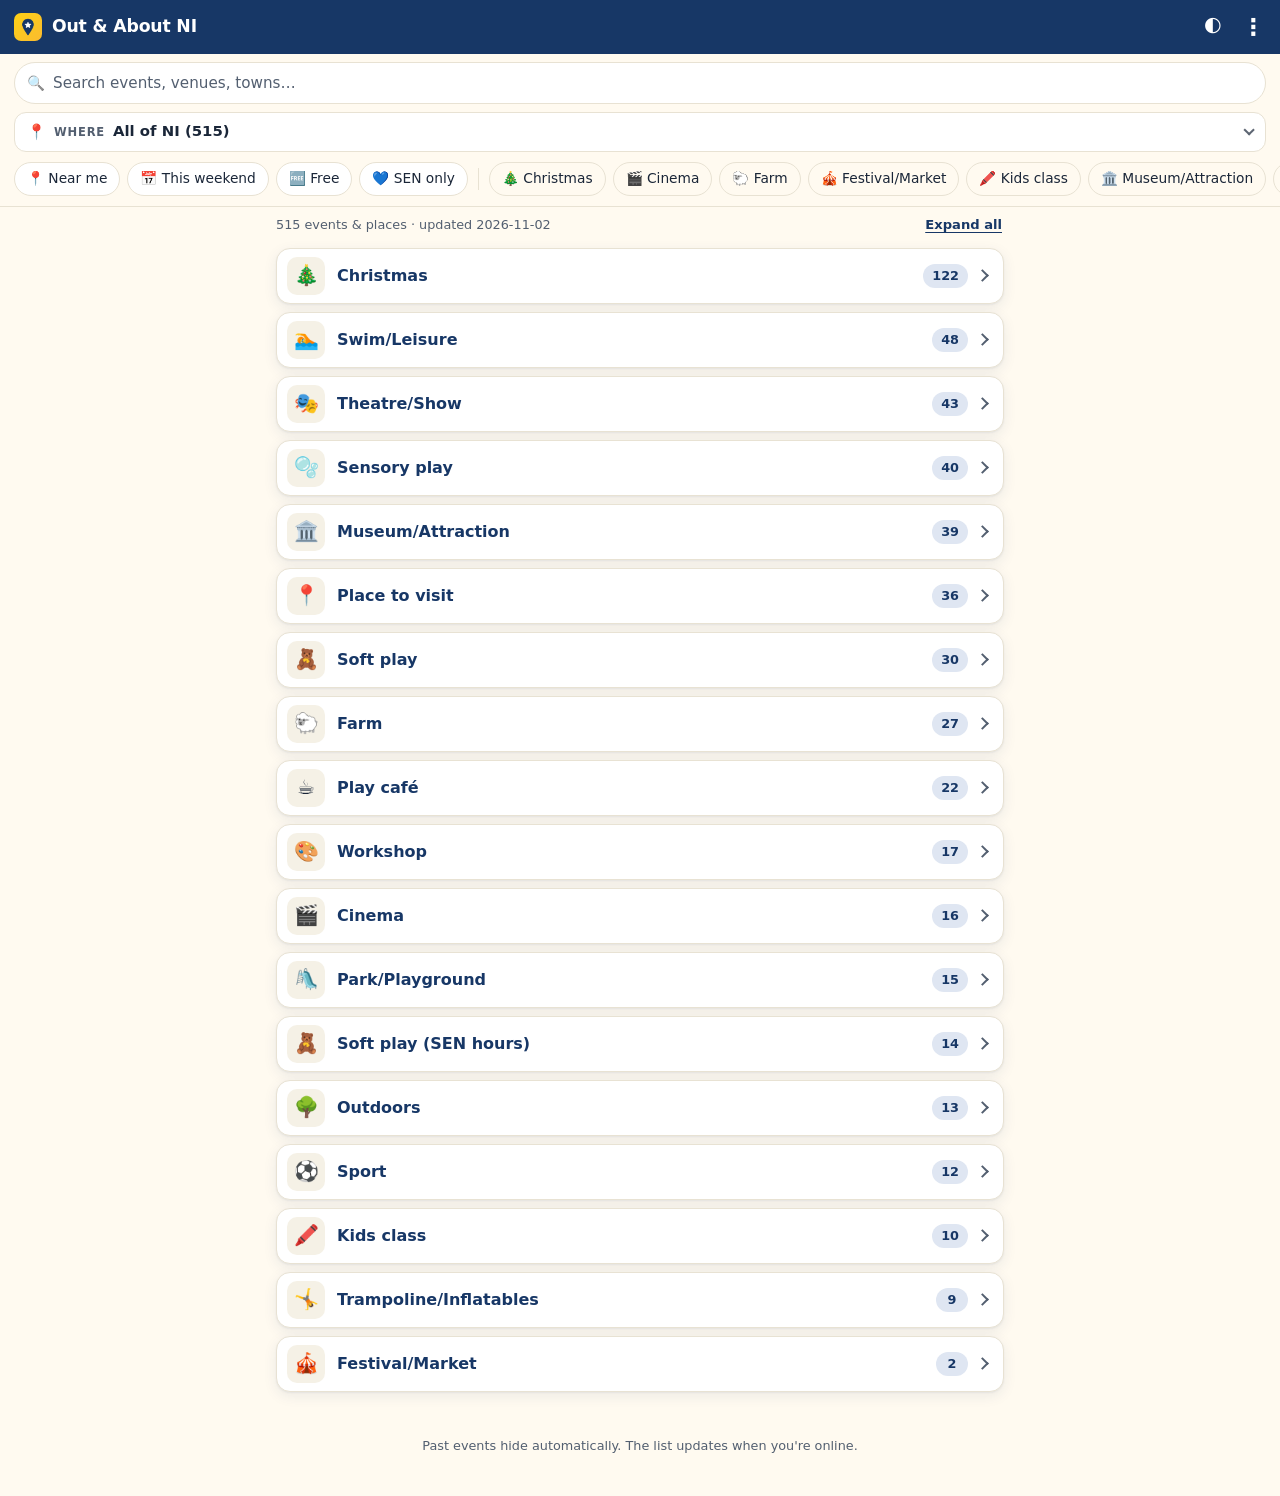
==== www/index.html @ 85c63935 "v1.8.2: rename to Out & About NI (launcher label 'Out & About'), navy star on 'N new' pill, long sec" ====
<!DOCTYPE html>
<html lang="en">
<head>
  <meta charset="UTF-8" />
  <meta name="viewport" content="width=device-width, initial-scale=1, viewport-fit=cover" />
  <meta name="color-scheme" content="light dark" />
  <meta name="theme-color" content="#173766" id="theme-color" />
  <meta name="description" content="SEN and autism-friendly events and places across Northern Ireland" />
  <title>Out &amp; About NI</title>
  <link rel="icon" type="image/png" href="favicon.png" />
  <link rel="apple-touch-icon" href="apple-touch-icon.png" />
  <link rel="manifest" href="manifest.webmanifest" />
  <link rel="stylesheet" href="styles.css" />
    <script>
    // v1.8.0 compact layout. v1.7.3: apply saved theme before CSS paints (no flash). 'auto' | 'light' | 'dark'
    (function () {
      var m = 'auto'; try { m = localStorage.getItem('sen-events-ni-theme-v1') || 'auto'; } catch (e) {}
      if (m === 'light' || m === 'dark') document.documentElement.setAttribute('data-theme', m);
      var dark = m === 'dark' || (m === 'auto' && window.matchMedia && matchMedia('(prefers-color-scheme: dark)').matches);
      document.documentElement.style.backgroundColor = dark ? '#0f1726' : '#fffaf0';
    })();
  </script>
</head>
<body>
  <header class="app-header">
    <div class="brand brand-slim">
      <img class="logo logo-img" src="icon-192.png" alt="" aria-hidden="true" width="28" height="28">
      <h1>Out &amp; About NI</h1>
      <div class="hdr-actions">
        <button id="notify-chip" class="hdr-btn" aria-pressed="true" hidden title="Notifications">🔔</button>
        <button id="theme-btn" class="hdr-btn theme-btn" type="button" aria-label="Theme"><span aria-hidden="true">🌓</span></button>
        <div class="menu-wrap">
          <button id="menu-btn" class="hdr-btn menu-btn" type="button" aria-haspopup="true" aria-expanded="false" aria-label="More options">⋮</button>
          <div id="menu" class="menu" role="menu" hidden>
            <button id="hidden-chip" class="menu-item" role="menuitem" aria-pressed="false">Show hidden (0)</button>
            <button class="menu-item" role="menuitem" data-q="saved" data-menu-q="1">♥ Saved only</button>
            <button class="menu-item" role="menuitem" data-q="new" data-menu-q="1">✨ Found today</button>
            <button class="menu-item" role="menuitem" data-q="general" data-menu-q="1">🎈 General events only</button>
          </div>
        </div>
      </div>
    </div>
    <div class="search-row">
      <label class="search-box">
        <span class="search-ico" aria-hidden="true">🔍</span>
        <input id="search" type="search" placeholder="Search events, venues, towns…" autocomplete="off" enterkeyhint="search" aria-label="Search" />
        <button id="search-clear" class="search-clear" type="button" aria-label="Clear search" hidden>✕</button>
      </label>
    </div>
    <div class="where-row">
      <button id="where-btn" class="where-btn" type="button" aria-haspopup="listbox" aria-expanded="false">
        <span class="where-pin" aria-hidden="true">📍</span><span class="where-lbl">Where</span><span id="where-val" class="where-val">All of NI</span><span class="where-caret" aria-hidden="true"></span>
      </button>
      <div id="where-list" class="where-list" role="listbox" hidden></div>
    </div>
    <nav class="chips" id="quick-chips" aria-label="Filters"></nav>
    <div id="radius-row" class="radius-row" role="group" aria-label="Near me distance" hidden>
      <span class="radius-lbl">Within</span>
      <button class="rad" type="button" data-radius="5">5 mi</button><button class="rad" type="button" data-radius="10">10 mi</button><button class="rad" type="button" data-radius="25">25 mi</button><button class="rad" type="button" data-radius="50">50 mi</button><button class="rad" type="button" data-radius="0">Any</button>
    </div>
  </header>

  <div class="status-row"><p id="status" class="status" role="status"></p><button id="expand-all" class="expand-all" type="button" data-mode="expand" hidden>Expand all</button></div>
  <main id="list" class="event-list" aria-live="polite">
    <div class="card skeleton"><div class="sk sk-t"></div><div class="sk"></div><div class="sk sk-s"></div></div>
    <div class="card skeleton"><div class="sk sk-t"></div><div class="sk"></div><div class="sk sk-s"></div></div>
    <div class="card skeleton"><div class="sk sk-t"></div><div class="sk"></div><div class="sk sk-s"></div></div>
    <div class="card skeleton"><div class="sk sk-t"></div><div class="sk"></div><div class="sk sk-s"></div></div>
  </main>

  <section id="detail" class="detail" hidden aria-modal="true" role="dialog"></section>

  <footer class="app-footer">
    <p>Past events hide automatically. The list updates when you're online.</p>
  </footer>

  <script src="app.js"></script>
</body>
</html>
---- www/styles.css ----
:root {
  --bg: #fffaf0; --surface: #ffffff; --surface-2: #f5f1e6; --text: #1a2638; --muted: #535f70;
  --primary: #173766; --primary-ink: #ffffff; --primary-soft: #dfe6f2;
  --bar: #173766; --bar-ink: #ffffff; --bar-muted: #c9d4e6;
  --accent: #FDC722; --accent-ink: #173766; --accent-border: #e6b000; --accent-soft: #fff4cc;
  --sen: #173766; --sen-soft: #dfe6f2; --free: #2f7d4f; --free-soft: #e0f1e6;
  --sold: #a33d3d; --sold-soft: #f6e1e1; --new: #7a5600; --new-soft: #fff4cc;
  --heart: #d0566f; --border: #e8e2d3; --shadow: 0 1px 2px rgba(23,55,102,.06), 0 4px 14px rgba(23,55,102,.08);
  --radius: 16px;
}
:root { color-scheme: light; }
:root[data-theme="dark"] {
  color-scheme: dark;
    --bg: #0f1726; --surface: #18233a; --surface-2: #213050; --text: #eef2f8; --muted: #a9b6cc;
    --primary: #9db8e8; --primary-ink: #0d1a30; --primary-soft: #26375a;
    --bar: #173766; --bar-ink: #ffffff; --bar-muted: #c9d4e6;
    --accent: #FDC722; --accent-ink: #173766; --accent-border: #FDC722; --accent-soft: #3a3118;
    --sen: #9db8e8; --sen-soft: #26375a; --free: #7fcf9c; --free-soft: #1f3a2a;
    --sold: #e59a9a; --sold-soft: #44262a; --new: #FDC722; --new-soft: #3a3118;
    --heart: #f08aa0; --border: #2a3a5a; --shadow: 0 1px 2px rgba(0,0,0,.3), 0 4px 14px rgba(0,0,0,.25);
}
@media (prefers-color-scheme: dark) {
  :root:not([data-theme="light"]) {
    color-scheme: dark;
    --bg: #0f1726; --surface: #18233a; --surface-2: #213050; --text: #eef2f8; --muted: #a9b6cc;
      --primary: #9db8e8; --primary-ink: #0d1a30; --primary-soft: #26375a;
      --bar: #173766; --bar-ink: #ffffff; --bar-muted: #c9d4e6;
      --accent: #FDC722; --accent-ink: #173766; --accent-border: #FDC722; --accent-soft: #3a3118;
      --sen: #9db8e8; --sen-soft: #26375a; --free: #7fcf9c; --free-soft: #1f3a2a;
      --sold: #e59a9a; --sold-soft: #44262a; --new: #FDC722; --new-soft: #3a3118;
      --heart: #f08aa0; --border: #2a3a5a; --shadow: 0 1px 2px rgba(0,0,0,.3), 0 4px 14px rgba(0,0,0,.25);
  }
}
* { box-sizing: border-box; }
html, body { margin: 0; background: var(--bg); color: var(--text);
  font: 16px/1.45 system-ui, -apple-system, "Segoe UI", Roboto, "Noto Sans", sans-serif; -webkit-tap-highlight-color: transparent; }
button { font: inherit; color: inherit; }
.app-header { position: sticky; top: 0; z-index: 5; background: var(--bg); padding: 14px 0 6px;
  border-bottom: 1px solid var(--border); }
.brand { display: flex; gap: 12px; align-items: center; padding: 0 16px 10px; }
.logo { width: 40px; height: 40px; border-radius: 12px; background: var(--primary); color: var(--primary-ink);
  display: grid; place-items: center; font-size: 22px; }
h1 { font-size: 1.25rem; margin: 0; letter-spacing: -.01em; }
.subtitle { margin: 0; color: var(--muted); font-size: .85rem; }
.chips { display: flex; gap: 8px; overflow-x: auto; padding: 4px 16px 6px; scrollbar-width: none; }
.chips::-webkit-scrollbar { display: none; }
.chip { flex: none; border: 1px solid var(--border); background: var(--surface); border-radius: 999px;
  padding: 7px 14px; font-size: .9rem; cursor: pointer; white-space: nowrap; transition: background .15s, color .15s; }
.chips-secondary .chip { font-size: .8rem; padding: 5px 12px; background: transparent; }
.chip[aria-pressed="true"] { background: var(--primary); border-color: var(--primary); color: var(--primary-ink); }
.status { color: var(--muted); font-size: .8rem; margin: 10px 16px 0; min-height: 1em; }
.event-list { padding: 4px 16px 24px; max-width: 760px; margin: 0 auto; }
.group-title { font-size: .8rem; text-transform: uppercase; letter-spacing: .08em; color: var(--muted);
  margin: 20px 4px 8px; font-weight: 700; }
.card { position: relative; display: flex; gap: 12px; background: var(--surface); border-radius: var(--radius);
  box-shadow: var(--shadow); padding: 14px; margin-bottom: 12px; cursor: pointer; border: 1px solid transparent; }
.card:active { transform: scale(.995); }
.card.sold-out { opacity: .7; }
.type-icon { flex: none; width: 44px; height: 44px; border-radius: 12px; background: var(--surface-2);
  display: grid; place-items: center; font-size: 24px; }
.card-body { flex: 1; min-width: 0; }
.card h2 { font-size: 1.02rem; margin: 2px 34px 4px 0; line-height: 1.3; }
.meta { margin: 2px 0; color: var(--muted); font-size: .87rem; }
.pills { display: flex; flex-wrap: wrap; gap: 6px; margin-top: 8px; }
.pill { font-size: .72rem; font-weight: 700; padding: 3px 9px; border-radius: 999px; letter-spacing: .01em; }
.pill-sen { background: var(--sen-soft); color: var(--sen); }
.pill-free { background: var(--free-soft); color: var(--free); }
.pill-sold { background: var(--sold-soft); color: var(--sold); }
.pill-new { background: var(--new-soft); color: var(--new); }
.pill-general { background: transparent; color: var(--muted); border: 1px dashed currentColor; padding: 2px 8px; }
.pill-type { background: var(--surface-2); color: var(--muted); font-weight: 600; }
.heart { position: absolute; top: 8px; right: 8px; border: 0; background: transparent; font-size: 22px;
  width: 40px; height: 40px; border-radius: 50%; cursor: pointer; color: var(--muted); }
.heart[aria-pressed="true"] { color: var(--heart); }
.empty { text-align: center; color: var(--muted); padding: 40px 12px; }
.skeleton { cursor: default; flex-direction: column; gap: 10px; }
.sk { height: 12px; border-radius: 6px; width: 70%;
  background: linear-gradient(90deg, var(--surface-2) 0%, var(--border) 50%, var(--surface-2) 100%);
  background-size: 200% 100%; animation: shimmer 1.3s infinite linear; }
.sk-t { height: 18px; width: 85%; } .sk-s { width: 40%; }
@keyframes shimmer { from { background-position: 200% 0; } to { background-position: -200% 0; } }
.detail { position: fixed; inset: 0; z-index: 20; background: var(--bg); overflow-y: auto; }
.detail-inner { max-width: 760px; margin: 0 auto; padding: 12px 16px 40px; }
.detail-top { display: flex; justify-content: space-between; align-items: center; }
.icon-btn { border: 1px solid var(--border); background: var(--surface); border-radius: 999px; padding: 8px 14px; cursor: pointer; }
.detail-hero { display: flex; gap: 14px; align-items: center; margin: 18px 0 8px; }
.detail-hero .type-icon { width: 60px; height: 60px; font-size: 32px; border-radius: 16px; }
.detail h2 { font-size: 1.35rem; margin: 0; line-height: 1.25; }
.info { background: var(--surface); border-radius: var(--radius); box-shadow: var(--shadow); padding: 4px 16px; margin: 16px 0; }
.info-row { display: flex; gap: 12px; padding: 12px 0; border-bottom: 1px solid var(--border); }
.info-row:last-child { border-bottom: 0; }
.info-row .k { flex: none; width: 24px; text-align: center; }
.info-row .v { flex: 1; }
.info-row .lbl { display: block; font-size: .75rem; color: var(--muted); text-transform: uppercase; letter-spacing: .06em; }
.note { background: var(--sold-soft); color: var(--sold); padding: 10px 14px; border-radius: 12px; font-weight: 600; }
.why { font-size: 1rem; }
.btn { display: block; width: 100%; text-align: center; text-decoration: none; border-radius: 14px; padding: 15px;
  font-weight: 700; border: 0; cursor: pointer; margin-top: 10px; font-size: 1rem; }
.btn-primary { background: var(--primary); color: var(--primary-ink); font-size: 1.08rem; }
.btn-secondary { background: var(--surface); color: var(--text); border: 1px solid var(--border); }
.btn-row { display: flex; gap: 10px; } .btn-row .btn { flex: 1; }
.app-footer { color: var(--muted); font-size: .8rem; text-align: center; padding: 0 16px 28px; }
.run-badge { display: inline-block; margin: 4px 0 2px; padding: 4px 10px; border-radius: 8px; font-size: .85rem; font-weight: 800; background: #fff4cc; color: #5c4100; border: 1px solid #f0c63a; }
.run-badge-lg { font-size: 1rem; padding: 8px 12px; margin: 10px 0; }
:root[data-theme="dark"] .run-badge { background: #3a3118; color: #ffd84d; border-color: #6b5a1a; }
@media (prefers-color-scheme: dark) { :root:not([data-theme="light"]) .run-badge { background: #3a3118; color: #ffd84d; border-color: #6b5a1a; } }

.search-row { display: flex; gap: 8px; align-items: center; padding: 0 16px 6px; }
.search-box { flex: 1; min-width: 0; display: flex; align-items: center; gap: 6px; background: var(--surface);
  border: 1px solid var(--border); border-radius: 999px; padding: 0 6px 0 12px; height: 40px; }
.search-box:focus-within { border-color: var(--primary); box-shadow: 0 0 0 3px var(--primary-soft); }
.search-ico { font-size: .9rem; opacity: .7; }
#search { flex: 1; min-width: 0; border: 0; outline: 0; background: transparent; color: var(--text); font: inherit; font-size: .95rem; }
#search::-webkit-search-cancel-button { display: none; }
#search::placeholder { color: var(--muted); }
.search-clear { border: 0; background: var(--surface-2); color: var(--muted); width: 28px; height: 28px; border-radius: 50%;
  cursor: pointer; font-size: .8rem; display: grid; place-items: center; flex: none; }
.search-clear[hidden] { display: none; }
.chip-hidden { display: inline-flex; align-items: center; gap: 6px; font-size: .82rem; padding: 7px 12px; }
.chip-hidden:disabled { opacity: .5; cursor: default; }
.ico { vertical-align: -3px; flex: none; }
.hide-btn { position: absolute; top: 48px; right: 8px; border: 0; background: transparent; width: 40px; height: 36px;
  border-radius: 50%; cursor: pointer; color: var(--muted); display: grid; place-items: center; opacity: .75; }
.hide-btn:hover { opacity: 1; }
.detail-actions { display: flex; gap: 8px; }
.icon-btn { display: inline-flex; align-items: center; gap: 6px; }
.group-hidden { margin-top: 32px; padding-top: 16px; border-top: 1px dashed var(--border); }
.card-hidden { opacity: .72; box-shadow: none; border: 1px dashed var(--border); align-items: center; }
.card-hidden .h2-hidden { margin-right: 0; }
.unhide-btn { flex: none; display: inline-flex; align-items: center; gap: 6px; border: 1px solid var(--border);
  background: var(--surface); color: var(--text); border-radius: 999px; padding: 7px 12px; cursor: pointer; font-size: .85rem; font-weight: 600; }
.empty-sm { padding: 12px; }
.card:not(.card-hidden) .card-body { padding-right: 30px; } .card:not(.card-hidden) h2 { margin-right: 4px; }

.hidden-view-head{display:flex;align-items:center;justify-content:space-between;gap:8px;margin:8px 0 4px;padding:10px 12px;border-radius:12px;background:rgba(253,199,34,.18);border:1px solid rgba(230,176,0,.6)}
.hidden-view-head .group-title{margin:0}
.geo-notice { margin: 4px 0 10px; padding: 8px 12px; border-radius: 10px; font-size: .85rem; background: var(--surface-2); color: var(--muted); }
.dist { font-weight: 800; color: var(--sen); }
.logo-img { width: 40px; height: 40px; border-radius: 10px; object-fit: cover; padding: 0; background: none; display: block; }
#notify-chip[hidden] { display: none !important; }

/* v1.7.1 palette: navy primary (header bar, headings, buttons), yellow accent (selected chips, highlights) */
.app-header { padding-top: 0; }
.brand { background: var(--bar); color: var(--bar-ink); padding: 14px 16px 12px; margin-bottom: 10px; }
.brand .subtitle { color: var(--bar-muted); }
.card h2, .detail h2 { color: var(--primary); }
:root[data-theme="dark"] .card h2, :root[data-theme="dark"] .detail h2 { color: var(--text); }
@media (prefers-color-scheme: dark) { :root:not([data-theme="light"]) .card h2, :root:not([data-theme="light"]) .detail h2 { color: var(--text); } }
.group-title { color: var(--primary); }
.chip[aria-pressed="true"] { background: var(--accent); border-color: var(--accent-border); color: var(--accent-ink); font-weight: 700; }
.search-box:focus-within { border-color: var(--primary); box-shadow: 0 0 0 3px var(--accent-soft); }
.pill-sen { background: var(--bar); color: #ffffff; }
.pill-general { background: var(--accent-soft); color: var(--accent-ink); border: 1px solid var(--accent-border); padding: 2px 8px; }
:root[data-theme="dark"] .pill-general { background: transparent; color: var(--accent); border-color: var(--accent); } :root[data-theme="dark"] .pill-sen { background: #3a5a99; }
@media (prefers-color-scheme: dark) { :root:not([data-theme="light"]) .pill-general { background: transparent; color: var(--accent); border-color: var(--accent); } :root:not([data-theme="light"]) .pill-sen { background: #3a5a99; } }
.dist { color: var(--primary); }

/* v1.8 town dropdown (all NI towns, counts in brackets) */
.town-row { padding: 2px 16px 8px; }
.town-select { width: 100%; max-width: 420px; font: inherit; font-size: .85rem; padding: 7px 34px 7px 12px; border-radius: 999px;
  border: 1px solid var(--border); background-color: var(--surface); color: var(--text, inherit); appearance: none; -webkit-appearance: none;
  background-image: linear-gradient(45deg, transparent 50%, var(--primary) 50%), linear-gradient(135deg, var(--primary) 50%, transparent 50%);
  background-position: calc(100% - 18px) 50%, calc(100% - 13px) 50%; background-size: 5px 5px; background-repeat: no-repeat; }
.town-select.active { background-color: var(--accent); border-color: var(--accent-border); color: var(--accent-ink); font-weight: 700; }
.town-select:focus { outline: none; border-color: var(--primary); box-shadow: 0 0 0 3px var(--primary-soft); }
.sr-only { position: absolute; width: 1px; height: 1px; overflow: hidden; clip: rect(0 0 0 0); white-space: nowrap; }
.place { font-weight: 600; }

/* v1.7.3 theme toggle (Auto / Light / Dark) */
.theme-btn { flex: none; display: inline-grid; place-items: center; width: 40px; height: 36px; padding: 0; font-size: 1.05rem; }
.theme-btn .theme-lbl { position: absolute; width: 1px; height: 1px; overflow: hidden; clip: rect(0 0 0 0); }

/* ===== v1.8.0 compact layout ===== */

.app-header { padding: 0 0 4px; }
.brand.brand-slim { display: flex; align-items: center; gap: 10px; padding: 8px 8px 8px 14px; margin-bottom: 8px; min-height: 48px; }
.brand-slim .logo-img { width: 28px; height: 28px; border-radius: 7px; }
.brand-slim h1 { font-size: 1.08rem; flex: 1; min-width: 0; white-space: nowrap; }
.hdr-actions { display: flex; align-items: center; gap: 2px; }
.hdr-btn { border: 0; background: transparent; color: var(--bar-ink); width: 38px; height: 38px; border-radius: 50%;
  display: grid; place-items: center; font-size: 1.1rem; cursor: pointer; padding: 0; }
.hdr-btn:active, .hdr-btn[aria-expanded="true"] { background: rgba(255,255,255,.14); }
.menu-btn { font-size: 1.45rem; font-weight: 700; line-height: 1; }
#notify-chip[hidden] { display: none !important; }
.menu-wrap { position: relative; }
.menu { position: absolute; right: 0; top: 42px; z-index: 30; min-width: 230px; background: var(--surface); color: var(--text);
  border: 1px solid var(--border); border-radius: 14px; box-shadow: 0 10px 30px rgba(0,0,0,.25); padding: 6px; }
.menu[hidden] { display: none; }
.menu-item { display: flex; align-items: center; gap: 10px; width: 100%; text-align: left; border: 0; background: transparent;
  padding: 11px 12px; border-radius: 10px; font-size: .93rem; cursor: pointer; }
.menu-item:hover { background: var(--surface-2); }
.menu-item[aria-pressed="true"] { background: var(--accent-soft); font-weight: 700; }
.menu-item:disabled { opacity: .5; }

.search-row { padding: 0 14px 8px; }
.search-box { height: 42px; }

.where-row { position: relative; padding: 0 14px 6px; }
.where-btn { width: 100%; display: flex; align-items: center; gap: 8px; height: 40px; padding: 0 14px 0 12px; border-radius: 12px;
  border: 1px solid var(--border); background: var(--surface); color: var(--text); cursor: pointer; text-align: left; }
.where-btn.active { background: var(--accent); border-color: var(--accent-border); color: var(--accent-ink); }
.where-btn.active .where-lbl { color: var(--accent-ink); opacity: .75; }
.where-pin { font-size: .95rem; }
.where-lbl { font-size: .72rem; text-transform: uppercase; letter-spacing: .07em; font-weight: 700; color: var(--muted); }
.where-val { flex: 1; min-width: 0; font-weight: 700; font-size: .93rem; white-space: nowrap; overflow: hidden; text-overflow: ellipsis; }
.where-caret { width: 8px; height: 8px; border-right: 2px solid currentColor; border-bottom: 2px solid currentColor; transform: rotate(45deg) translateY(-3px); opacity: .7; }
.where-btn[aria-expanded="true"] .where-caret { transform: rotate(-135deg) translateY(-2px); }
.where-list { position: absolute; left: 14px; right: 14px; top: 44px; z-index: 25; max-height: 560px; overflow-y: auto;
  background: var(--surface); border: 1px solid var(--border); border-radius: 14px; box-shadow: 0 12px 34px rgba(0,0,0,.28); padding: 6px; }
.where-list[hidden] { display: none; }
.wopt { display: flex; align-items: center; width: 100%; border: 0; background: transparent; color: var(--text); text-align: left;
  padding: 9px 12px; border-radius: 9px; font-size: .92rem; cursor: pointer; gap: 8px; }
.wopt .n { margin-left: auto; font-size: .8rem; color: var(--muted); font-variant-numeric: tabular-nums; }
.wopt.lvl0 { font-weight: 800; }
.wopt.lvl1 { font-weight: 700; color: var(--primary); }
:root[data-theme="dark"] .wopt.lvl1 { color: var(--text); }
.wopt.lvl2 { padding-left: 30px; font-size: .88rem; }
.wopt.zero { opacity: .45; }
.wopt.sel { background: var(--accent); color: var(--accent-ink); }
.wopt.sel .n { color: var(--accent-ink); }
.wsep { height: 1px; background: var(--border); margin: 4px 8px; }

#quick-chips { padding: 4px 14px 6px; align-items: center; gap: 7px; }
#quick-chips .chip { padding: 6px 12px; font-size: .86rem; }
.chip-divider { flex: none; width: 1px; height: 22px; background: var(--border); margin: 0 3px; }
.chip-clear { background: var(--bar) !important; color: #fff !important; border-color: var(--bar) !important; font-weight: 700; }
:root[data-theme="dark"] .chip-clear { background: #3a5a99 !important; border-color: #3a5a99 !important; }
.chip-clear[hidden] { display: none; }
.status { margin: 6px 16px 0; }
.event-list .group-title:first-child, .event-list > .group-title:first-of-type { margin-top: 10px; }
@media (prefers-color-scheme: dark) {
  :root:not([data-theme="light"]) .wopt.lvl1 { color: var(--text); }
  :root:not([data-theme="light"]) .chip-clear { background: #3a5a99 !important; border-color: #3a5a99 !important; }
}
#quick-chips .chip-type { background: transparent; }
#quick-chips .chip-type[aria-pressed="true"] { background: var(--accent); }
.menu-item .ico { margin-right: 2px; }

/* Near me radius picker */
.radius-row { display: flex; align-items: center; gap: 6px; padding: 0 14px 6px; }
.radius-row[hidden] { display: none; }
.radius-lbl { font-size: .75rem; font-weight: 700; color: var(--muted); text-transform: uppercase; letter-spacing: .06em; margin-right: 2px; }
.rad { flex: 1; border: 1px solid var(--border); background: var(--surface); color: var(--text); border-radius: 999px; padding: 5px 0;
  font-size: .82rem; cursor: pointer; min-height: 32px; }
.rad[aria-pressed="true"] { background: var(--accent); border-color: var(--accent-border); color: var(--accent-ink); font-weight: 700; }

/* status + expand all */
.status-row { display: flex; align-items: baseline; justify-content: space-between; gap: 10px; max-width: 760px; margin: 0 auto; padding: 0 16px 0 0; }
.status-row .status { flex: 1; }
.expand-all { border: 0; background: transparent; color: var(--primary); font-weight: 700; font-size: .82rem; cursor: pointer; padding: 8px 2px; text-decoration: underline; text-underline-offset: 3px; }
.expand-all[hidden] { display: none; }

/* collapsible type sections */
.event-list { padding-top: 6px; }
.tsec { margin-bottom: 8px; }
.tsec-h { margin: 0; font-size: inherit; }
.tsec-head { width: 100%; display: flex; align-items: center; gap: 12px; min-height: 54px; padding: 8px 16px 8px 10px; border-radius: 14px;
  border: 1px solid var(--border); background: var(--surface); color: var(--text); cursor: pointer; text-align: left; box-shadow: var(--shadow); }
.tsec-head:focus-visible { outline: 3px solid var(--accent); outline-offset: 2px; }
.tsec-ico { flex: none; width: 38px; height: 38px; border-radius: 10px; background: var(--surface-2); display: grid; place-items: center; font-size: 20px; }
.tsec-name { flex: 1; min-width: 0; font-weight: 800; font-size: 1rem; color: var(--primary); }
.tsec-count { flex: none; min-width: 32px; text-align: center; font-size: .8rem; font-weight: 800; padding: 3px 9px; border-radius: 999px;
  background: var(--primary-soft); color: var(--primary); font-variant-numeric: tabular-nums; }
.tsec-chev { flex: none; width: 9px; height: 9px; border-right: 2.5px solid var(--muted); border-bottom: 2.5px solid var(--muted);
  transform: rotate(-45deg); transition: transform .22s ease; margin-left: 2px; }
.tsec.open .tsec-chev { transform: rotate(45deg); }
.tsec.open .tsec-head { border-color: var(--accent-border); }
.tsec-special .tsec-head { background: var(--accent-soft); border-color: var(--accent-border); }
.tsec-body { display: grid; grid-template-rows: 0fr; transition: grid-template-rows .25s ease; }
.tsec.open .tsec-body { grid-template-rows: 1fr; }
.tsec-inner { overflow: hidden; min-height: 0; }
.tsec.open .tsec-inner { padding-top: 10px; }
.tsec:not(.open) .tsec-inner { visibility: hidden; transition: visibility 0s .25s; }
:root[data-theme="dark"] .tsec-name, :root[data-theme="dark"] .tsec-count { color: var(--text); }
:root[data-theme="dark"] .tsec-count { background: #26375a; }
@media (prefers-color-scheme: dark) {
  :root:not([data-theme="light"]) .tsec-name, :root:not([data-theme="light"]) .tsec-count { color: var(--text); }
  :root:not([data-theme="light"]) .tsec-count { background: #26375a; }
}
@media (prefers-reduced-motion: reduce) { .tsec-body, .tsec-chev { transition: none; } }
/* v1.8.1 "✨ N new" pill on section headers */
.tsec-new { flex: none; font-size: .74rem; font-weight: 800; padding: 3px 8px; border-radius: 999px; background: var(--accent); color: var(--accent-ink); white-space: nowrap; }
.tsec-name { overflow: hidden; text-overflow: ellipsis; white-space: nowrap; }
.tsec-head { gap: 8px; } .tsec-ico { margin-right: 4px; }
/* v1.8.2: navy star on the yellow "N new" pill; long section names wrap instead of being cut off */
.tsec-new { padding: 3px 7px; color: #173766; }
.tsec-new-star { color: #173766; font-weight: 900; }
.tsec-name { white-space: normal; overflow: visible; text-overflow: clip; line-height: 1.2; overflow-wrap: break-word; }
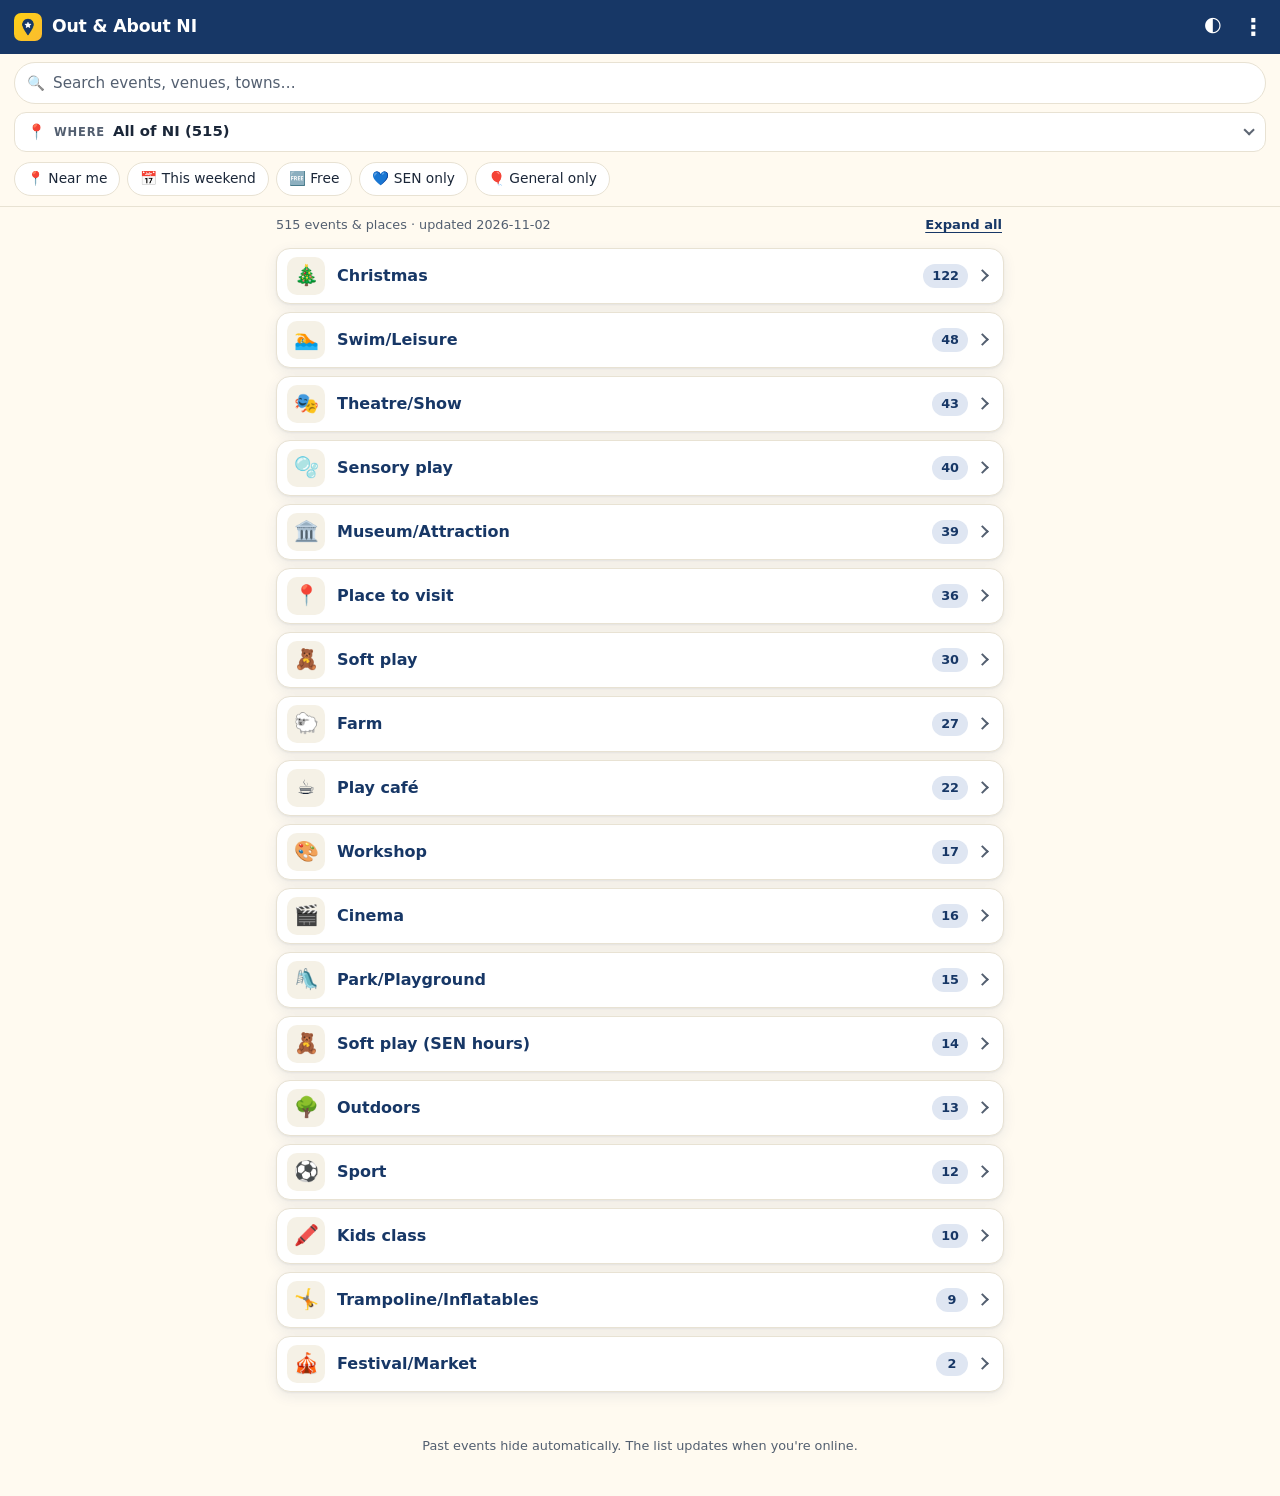
==== commit e52381b0: "v1.8.4: chip row is exactly Near me, This weekend, Free, SEN only, General only; stricter Free, week" ====
--- a/www/index.html
+++ b/www/index.html
@@ -35,7 +35,6 @@
             <button id="hidden-chip" class="menu-item" role="menuitem" aria-pressed="false">Show hidden (0)</button>
             <button class="menu-item" role="menuitem" data-q="saved" data-menu-q="1">♥ Saved only</button>
             <button class="menu-item" role="menuitem" data-q="new" data-menu-q="1">✨ Found today</button>
-            <button class="menu-item" role="menuitem" data-q="general" data-menu-q="1">🎈 General events only</button>
           </div>
         </div>
       </div>
@@ -60,7 +59,7 @@
     </div>
   </header>
 
-  <div class="status-row"><p id="status" class="status" role="status"></p><button id="expand-all" class="expand-all" type="button" data-mode="expand" hidden>Expand all</button></div>
+  <div class="status-row"><p id="status" class="status" role="status"></p><button id="clear-chip" class="expand-all clear-link" type="button" hidden>Clear filters</button><button id="expand-all" class="expand-all" type="button" data-mode="expand" hidden>Expand all</button></div>
   <main id="list" class="event-list" aria-live="polite">
     <div class="card skeleton"><div class="sk sk-t"></div><div class="sk"></div><div class="sk sk-s"></div></div>
     <div class="card skeleton"><div class="sk sk-t"></div><div class="sk"></div><div class="sk sk-s"></div></div>
--- a/www/styles.css
+++ b/www/styles.css
@@ -286,3 +286,4 @@
 .tsec-new { padding: 3px 7px; color: #173766; }
 .tsec-new-star { color: #173766; font-weight: 900; }
 .tsec-name { white-space: normal; overflow: visible; text-overflow: clip; line-height: 1.2; overflow-wrap: break-word; }
+.clear-link { margin-right: 10px; color: var(--sold); }
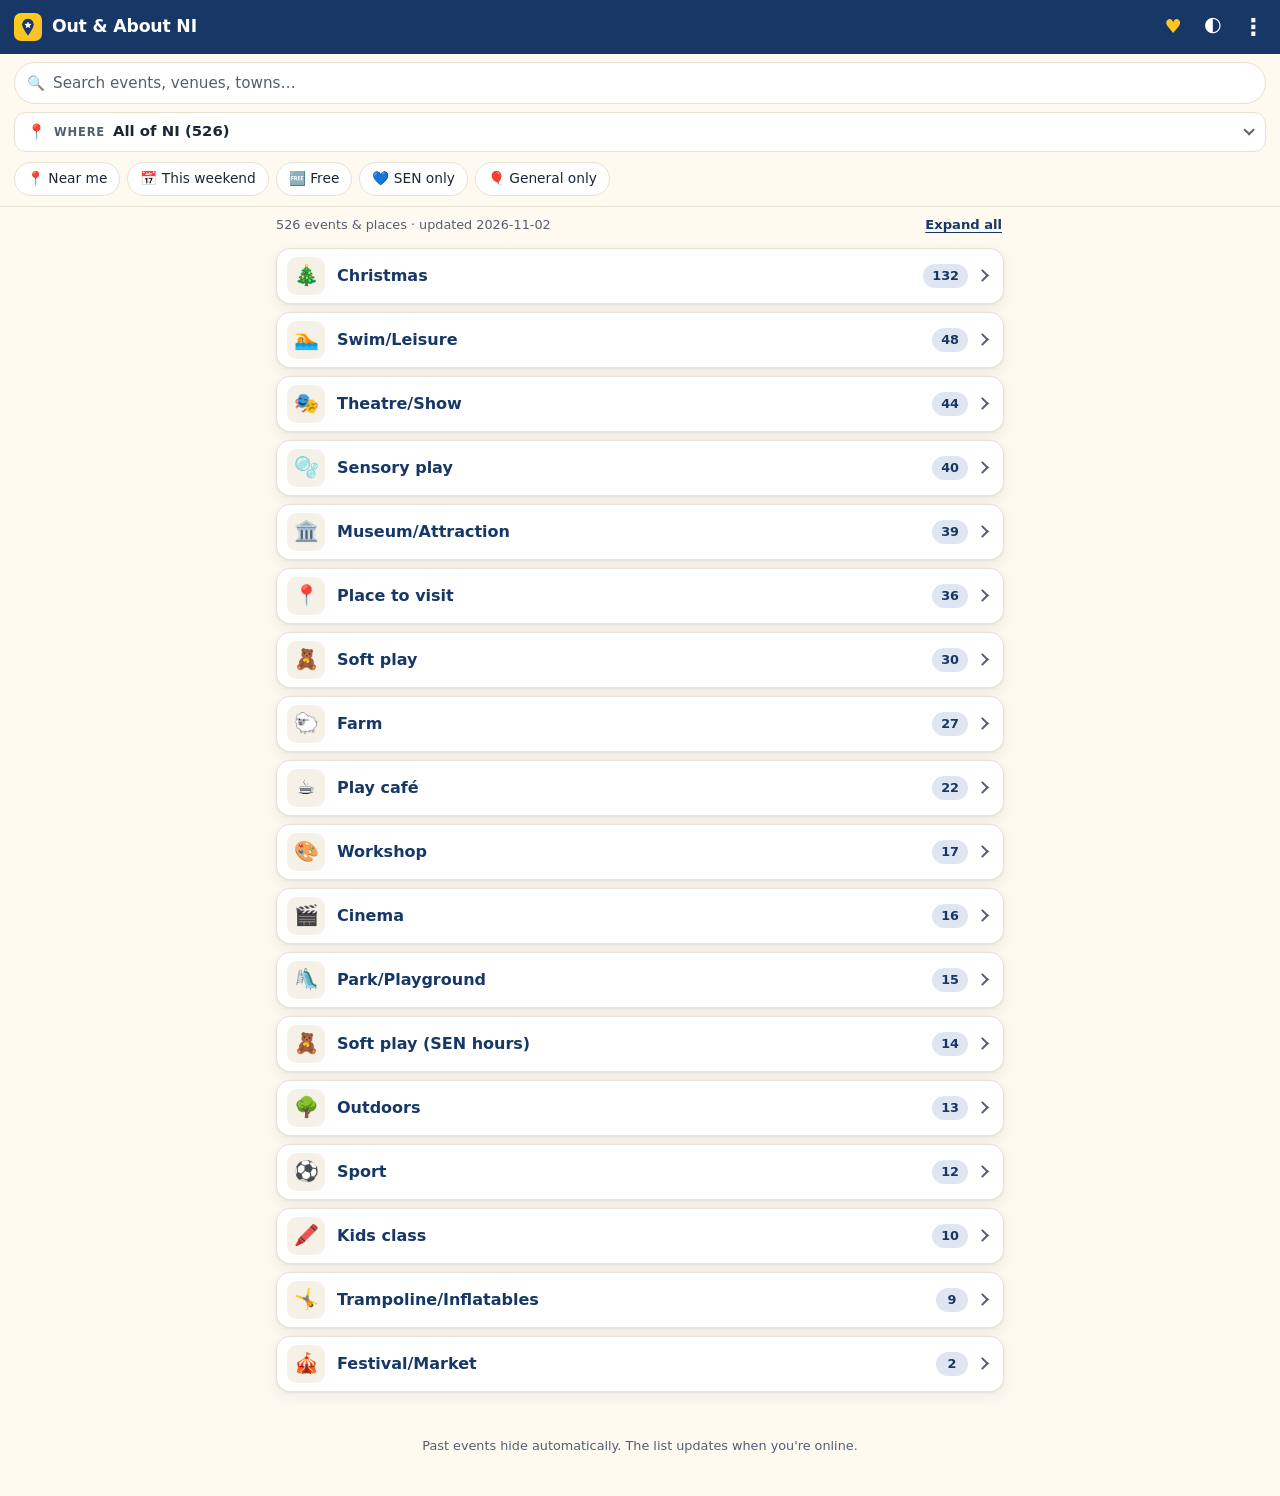
==== commit 7b27853c: "v1.9.0: My plan: tap ♥ in the header to see saved items by date (ongoing and undated at the end), ad" ====
--- a/www/index.html
+++ b/www/index.html
@@ -27,6 +27,7 @@
       <img class="logo logo-img" src="icon-192.png" alt="" aria-hidden="true" width="28" height="28">
       <h1>Out &amp; About NI</h1>
       <div class="hdr-actions">
+        <button id="plan-btn" class="hdr-btn plan-btn" type="button" aria-label="My plan" title="My plan"><span aria-hidden="true">♥</span><span class="plan-n"></span></button>
         <button id="notify-chip" class="hdr-btn" aria-pressed="true" hidden title="Notifications">🔔</button>
         <button id="theme-btn" class="hdr-btn theme-btn" type="button" aria-label="Theme"><span aria-hidden="true">🌓</span></button>
         <div class="menu-wrap">
--- a/www/styles.css
+++ b/www/styles.css
@@ -287,3 +287,14 @@
 .tsec-new-star { color: #173766; font-weight: 900; }
 .tsec-name { white-space: normal; overflow: visible; text-overflow: clip; line-height: 1.2; overflow-wrap: break-word; }
 .clear-link { margin-right: 10px; color: var(--sold); }
+/* v1.9.0 My plan */
+.plan-btn { position: relative; color: #FDC722; font-size: 1.2rem; }
+.plan-btn .plan-n { position: absolute; top: 2px; right: 0; min-width: 16px; height: 16px; padding: 0 4px; border-radius: 8px; background: #FDC722; color: #173766; font-size: .65rem; font-weight: 800; line-height: 16px; }
+.plan-btn .plan-n:empty { display: none; }
+.plan-title { margin: 6px 0 10px; font-size: 1.4rem; }
+.plan-day { font-size: .8rem; text-transform: uppercase; letter-spacing: .08em; color: var(--muted); margin: 18px 2px 8px; }
+.plan-remind { display: flex; gap: 10px; align-items: center; background: var(--surface-2); padding: 10px 12px; border-radius: 12px; font-weight: 600; font-size: .9rem; }
+.plan-remind input { width: 20px; height: 20px; accent-color: #173766; }
+.plan-note { background: var(--surface-2); color: var(--muted); padding: 10px 12px; border-radius: 12px; font-size: .85rem; margin: 0; }
+.plan-cal { margin-top: 8px; border: 1px solid var(--line, #d8d2c2); background: var(--surface); color: var(--text); border-radius: 999px; padding: 6px 12px; font: inherit; font-size: .82rem; font-weight: 600; cursor: pointer; }
+.plan-past { opacity: .6; }
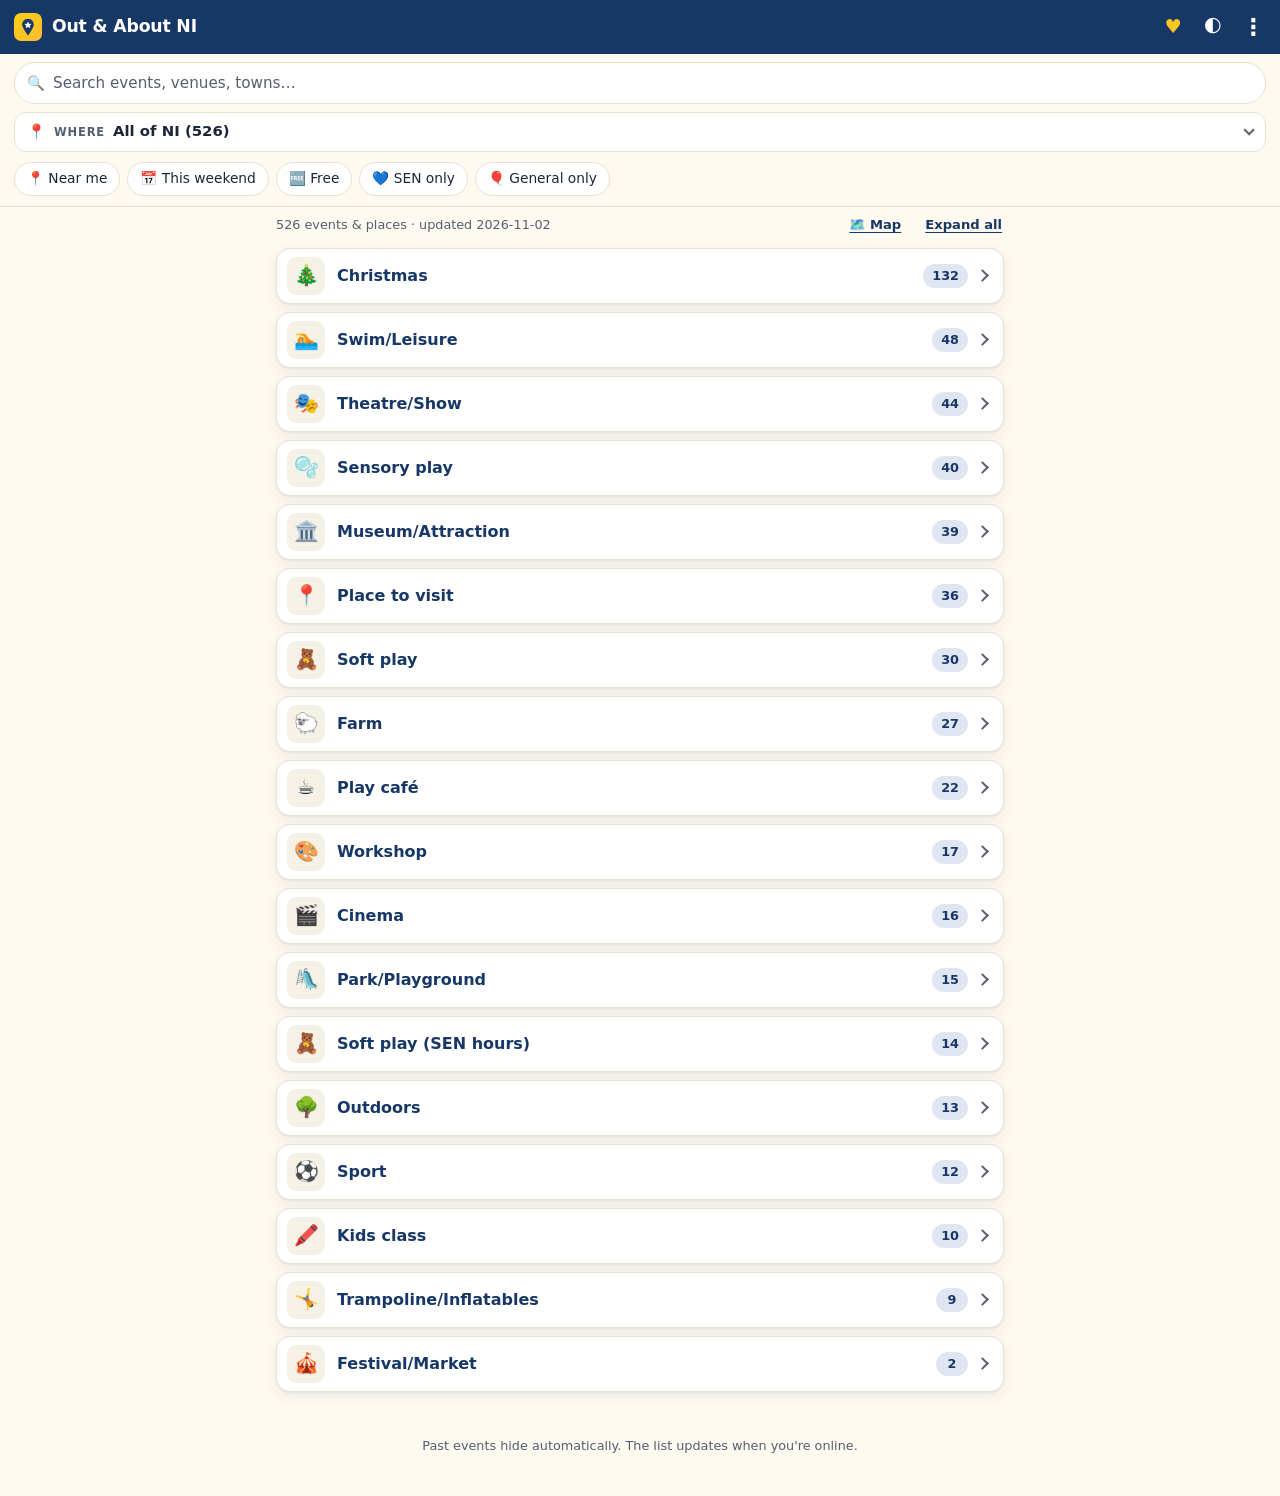
==== commit 50411e7a: "v1.9.2: Map view: tap '🗺️ Map' next to the result count to see everything on an OpenStreetMap map (L" ====
--- a/www/index.html
+++ b/www/index.html
@@ -10,6 +10,7 @@
   <link rel="icon" type="image/png" href="favicon.png" />
   <link rel="apple-touch-icon" href="apple-touch-icon.png" />
   <link rel="manifest" href="manifest.webmanifest" />
+  <link rel="stylesheet" href="vendor/leaflet/leaflet.css" />
   <link rel="stylesheet" href="styles.css" />
     <script>
     // v1.8.0 compact layout. v1.7.3: apply saved theme before CSS paints (no flash). 'auto' | 'light' | 'dark'
@@ -60,7 +61,8 @@
     </div>
   </header>
 
-  <div class="status-row"><p id="status" class="status" role="status"></p><button id="clear-chip" class="expand-all clear-link" type="button" hidden>Clear filters</button><button id="expand-all" class="expand-all" type="button" data-mode="expand" hidden>Expand all</button></div>
+  <div id="offline-banner" class="offline-banner" role="status" hidden></div>
+  <div class="status-row"><p id="status" class="status" role="status"></p><button id="clear-chip" class="expand-all clear-link" type="button" hidden>Clear filters</button><button id="view-toggle" class="expand-all view-toggle" type="button">🗺️ Map</button><button id="expand-all" class="expand-all" type="button" data-mode="expand" hidden>Expand all</button></div>
   <main id="list" class="event-list" aria-live="polite">
     <div class="card skeleton"><div class="sk sk-t"></div><div class="sk"></div><div class="sk sk-s"></div></div>
     <div class="card skeleton"><div class="sk sk-t"></div><div class="sk"></div><div class="sk sk-s"></div></div>
@@ -68,12 +70,17 @@
     <div class="card skeleton"><div class="sk sk-t"></div><div class="sk"></div><div class="sk sk-s"></div></div>
   </main>
 
+  <div id="map-wrap" class="map-wrap" hidden><div id="map" class="map" role="region" aria-label="Map of events"></div>
+    <div class="map-legend" aria-hidden="true"><span><i class="lg lg-sen"></i>SEN only</span><span><i class="lg lg-gen"></i>General</span><span><i class="lg lg-mix"></i>Both</span></div>
+    <p class="map-note">Map tiles need a connection · pins show where each event or place is</p></div>
+
   <section id="detail" class="detail" hidden aria-modal="true" role="dialog"></section>
 
   <footer class="app-footer">
     <p>Past events hide automatically. The list updates when you're online.</p>
   </footer>
 
+  <script src="vendor/leaflet/leaflet.js"></script>
   <script src="app.js"></script>
 </body>
 </html>
--- a/www/vendor/leaflet/leaflet.css
+++ b/www/vendor/leaflet/leaflet.css
@@ -0,0 +1,661 @@
+/* required styles */
+
+.leaflet-pane,
+.leaflet-tile,
+.leaflet-marker-icon,
+.leaflet-marker-shadow,
+.leaflet-tile-container,
+.leaflet-pane > svg,
+.leaflet-pane > canvas,
+.leaflet-zoom-box,
+.leaflet-image-layer,
+.leaflet-layer {
+	position: absolute;
+	left: 0;
+	top: 0;
+	}
+.leaflet-container {
+	overflow: hidden;
+	}
+.leaflet-tile,
+.leaflet-marker-icon,
+.leaflet-marker-shadow {
+	-webkit-user-select: none;
+	   -moz-user-select: none;
+	        user-select: none;
+	  -webkit-user-drag: none;
+	}
+/* Prevents IE11 from highlighting tiles in blue */
+.leaflet-tile::selection {
+	background: transparent;
+}
+/* Safari renders non-retina tile on retina better with this, but Chrome is worse */
+.leaflet-safari .leaflet-tile {
+	image-rendering: -webkit-optimize-contrast;
+	}
+/* hack that prevents hw layers "stretching" when loading new tiles */
+.leaflet-safari .leaflet-tile-container {
+	width: 1600px;
+	height: 1600px;
+	-webkit-transform-origin: 0 0;
+	}
+.leaflet-marker-icon,
+.leaflet-marker-shadow {
+	display: block;
+	}
+/* .leaflet-container svg: reset svg max-width decleration shipped in Joomla! (joomla.org) 3.x */
+/* .leaflet-container img: map is broken in FF if you have max-width: 100% on tiles */
+.leaflet-container .leaflet-overlay-pane svg {
+	max-width: none !important;
+	max-height: none !important;
+	}
+.leaflet-container .leaflet-marker-pane img,
+.leaflet-container .leaflet-shadow-pane img,
+.leaflet-container .leaflet-tile-pane img,
+.leaflet-container img.leaflet-image-layer,
+.leaflet-container .leaflet-tile {
+	max-width: none !important;
+	max-height: none !important;
+	width: auto;
+	padding: 0;
+	}
+
+.leaflet-container img.leaflet-tile {
+	/* See: https://bugs.chromium.org/p/chromium/issues/detail?id=600120 */
+	mix-blend-mode: plus-lighter;
+}
+
+.leaflet-container.leaflet-touch-zoom {
+	-ms-touch-action: pan-x pan-y;
+	touch-action: pan-x pan-y;
+	}
+.leaflet-container.leaflet-touch-drag {
+	-ms-touch-action: pinch-zoom;
+	/* Fallback for FF which doesn't support pinch-zoom */
+	touch-action: none;
+	touch-action: pinch-zoom;
+}
+.leaflet-container.leaflet-touch-drag.leaflet-touch-zoom {
+	-ms-touch-action: none;
+	touch-action: none;
+}
+.leaflet-container {
+	-webkit-tap-highlight-color: transparent;
+}
+.leaflet-container a {
+	-webkit-tap-highlight-color: rgba(51, 181, 229, 0.4);
+}
+.leaflet-tile {
+	filter: inherit;
+	visibility: hidden;
+	}
+.leaflet-tile-loaded {
+	visibility: inherit;
+	}
+.leaflet-zoom-box {
+	width: 0;
+	height: 0;
+	-moz-box-sizing: border-box;
+	     box-sizing: border-box;
+	z-index: 800;
+	}
+/* workaround for https://bugzilla.mozilla.org/show_bug.cgi?id=888319 */
+.leaflet-overlay-pane svg {
+	-moz-user-select: none;
+	}
+
+.leaflet-pane         { z-index: 400; }
+
+.leaflet-tile-pane    { z-index: 200; }
+.leaflet-overlay-pane { z-index: 400; }
+.leaflet-shadow-pane  { z-index: 500; }
+.leaflet-marker-pane  { z-index: 600; }
+.leaflet-tooltip-pane   { z-index: 650; }
+.leaflet-popup-pane   { z-index: 700; }
+
+.leaflet-map-pane canvas { z-index: 100; }
+.leaflet-map-pane svg    { z-index: 200; }
+
+.leaflet-vml-shape {
+	width: 1px;
+	height: 1px;
+	}
+.lvml {
+	behavior: url(#default#VML);
+	display: inline-block;
+	position: absolute;
+	}
+
+
+/* control positioning */
+
+.leaflet-control {
+	position: relative;
+	z-index: 800;
+	pointer-events: visiblePainted; /* IE 9-10 doesn't have auto */
+	pointer-events: auto;
+	}
+.leaflet-top,
+.leaflet-bottom {
+	position: absolute;
+	z-index: 1000;
+	pointer-events: none;
+	}
+.leaflet-top {
+	top: 0;
+	}
+.leaflet-right {
+	right: 0;
+	}
+.leaflet-bottom {
+	bottom: 0;
+	}
+.leaflet-left {
+	left: 0;
+	}
+.leaflet-control {
+	float: left;
+	clear: both;
+	}
+.leaflet-right .leaflet-control {
+	float: right;
+	}
+.leaflet-top .leaflet-control {
+	margin-top: 10px;
+	}
+.leaflet-bottom .leaflet-control {
+	margin-bottom: 10px;
+	}
+.leaflet-left .leaflet-control {
+	margin-left: 10px;
+	}
+.leaflet-right .leaflet-control {
+	margin-right: 10px;
+	}
+
+
+/* zoom and fade animations */
+
+.leaflet-fade-anim .leaflet-popup {
+	opacity: 0;
+	-webkit-transition: opacity 0.2s linear;
+	   -moz-transition: opacity 0.2s linear;
+	        transition: opacity 0.2s linear;
+	}
+.leaflet-fade-anim .leaflet-map-pane .leaflet-popup {
+	opacity: 1;
+	}
+.leaflet-zoom-animated {
+	-webkit-transform-origin: 0 0;
+	    -ms-transform-origin: 0 0;
+	        transform-origin: 0 0;
+	}
+svg.leaflet-zoom-animated {
+	will-change: transform;
+}
+
+.leaflet-zoom-anim .leaflet-zoom-animated {
+	-webkit-transition: -webkit-transform 0.25s cubic-bezier(0,0,0.25,1);
+	   -moz-transition:    -moz-transform 0.25s cubic-bezier(0,0,0.25,1);
+	        transition:         transform 0.25s cubic-bezier(0,0,0.25,1);
+	}
+.leaflet-zoom-anim .leaflet-tile,
+.leaflet-pan-anim .leaflet-tile {
+	-webkit-transition: none;
+	   -moz-transition: none;
+	        transition: none;
+	}
+
+.leaflet-zoom-anim .leaflet-zoom-hide {
+	visibility: hidden;
+	}
+
+
+/* cursors */
+
+.leaflet-interactive {
+	cursor: pointer;
+	}
+.leaflet-grab {
+	cursor: -webkit-grab;
+	cursor:    -moz-grab;
+	cursor:         grab;
+	}
+.leaflet-crosshair,
+.leaflet-crosshair .leaflet-interactive {
+	cursor: crosshair;
+	}
+.leaflet-popup-pane,
+.leaflet-control {
+	cursor: auto;
+	}
+.leaflet-dragging .leaflet-grab,
+.leaflet-dragging .leaflet-grab .leaflet-interactive,
+.leaflet-dragging .leaflet-marker-draggable {
+	cursor: move;
+	cursor: -webkit-grabbing;
+	cursor:    -moz-grabbing;
+	cursor:         grabbing;
+	}
+
+/* marker & overlays interactivity */
+.leaflet-marker-icon,
+.leaflet-marker-shadow,
+.leaflet-image-layer,
+.leaflet-pane > svg path,
+.leaflet-tile-container {
+	pointer-events: none;
+	}
+
+.leaflet-marker-icon.leaflet-interactive,
+.leaflet-image-layer.leaflet-interactive,
+.leaflet-pane > svg path.leaflet-interactive,
+svg.leaflet-image-layer.leaflet-interactive path {
+	pointer-events: visiblePainted; /* IE 9-10 doesn't have auto */
+	pointer-events: auto;
+	}
+
+/* visual tweaks */
+
+.leaflet-container {
+	background: #ddd;
+	outline-offset: 1px;
+	}
+.leaflet-container a {
+	color: #0078A8;
+	}
+.leaflet-zoom-box {
+	border: 2px dotted #38f;
+	background: rgba(255,255,255,0.5);
+	}
+
+
+/* general typography */
+.leaflet-container {
+	font-family: "Helvetica Neue", Arial, Helvetica, sans-serif;
+	font-size: 12px;
+	font-size: 0.75rem;
+	line-height: 1.5;
+	}
+
+
+/* general toolbar styles */
+
+.leaflet-bar {
+	box-shadow: 0 1px 5px rgba(0,0,0,0.65);
+	border-radius: 4px;
+	}
+.leaflet-bar a {
+	background-color: #fff;
+	border-bottom: 1px solid #ccc;
+	width: 26px;
+	height: 26px;
+	line-height: 26px;
+	display: block;
+	text-align: center;
+	text-decoration: none;
+	color: black;
+	}
+.leaflet-bar a,
+.leaflet-control-layers-toggle {
+	background-position: 50% 50%;
+	background-repeat: no-repeat;
+	display: block;
+	}
+.leaflet-bar a:hover,
+.leaflet-bar a:focus {
+	background-color: #f4f4f4;
+	}
+.leaflet-bar a:first-child {
+	border-top-left-radius: 4px;
+	border-top-right-radius: 4px;
+	}
+.leaflet-bar a:last-child {
+	border-bottom-left-radius: 4px;
+	border-bottom-right-radius: 4px;
+	border-bottom: none;
+	}
+.leaflet-bar a.leaflet-disabled {
+	cursor: default;
+	background-color: #f4f4f4;
+	color: #bbb;
+	}
+
+.leaflet-touch .leaflet-bar a {
+	width: 30px;
+	height: 30px;
+	line-height: 30px;
+	}
+.leaflet-touch .leaflet-bar a:first-child {
+	border-top-left-radius: 2px;
+	border-top-right-radius: 2px;
+	}
+.leaflet-touch .leaflet-bar a:last-child {
+	border-bottom-left-radius: 2px;
+	border-bottom-right-radius: 2px;
+	}
+
+/* zoom control */
+
+.leaflet-control-zoom-in,
+.leaflet-control-zoom-out {
+	font: bold 18px 'Lucida Console', Monaco, monospace;
+	text-indent: 1px;
+	}
+
+.leaflet-touch .leaflet-control-zoom-in, .leaflet-touch .leaflet-control-zoom-out  {
+	font-size: 22px;
+	}
+
+
+/* layers control */
+
+.leaflet-control-layers {
+	box-shadow: 0 1px 5px rgba(0,0,0,0.4);
+	background: #fff;
+	border-radius: 5px;
+	}
+.leaflet-control-layers-toggle {
+	background-image: url(images/layers.png);
+	width: 36px;
+	height: 36px;
+	}
+.leaflet-retina .leaflet-control-layers-toggle {
+	background-image: url(images/layers-2x.png);
+	background-size: 26px 26px;
+	}
+.leaflet-touch .leaflet-control-layers-toggle {
+	width: 44px;
+	height: 44px;
+	}
+.leaflet-control-layers .leaflet-control-layers-list,
+.leaflet-control-layers-expanded .leaflet-control-layers-toggle {
+	display: none;
+	}
+.leaflet-control-layers-expanded .leaflet-control-layers-list {
+	display: block;
+	position: relative;
+	}
+.leaflet-control-layers-expanded {
+	padding: 6px 10px 6px 6px;
+	color: #333;
+	background: #fff;
+	}
+.leaflet-control-layers-scrollbar {
+	overflow-y: scroll;
+	overflow-x: hidden;
+	padding-right: 5px;
+	}
+.leaflet-control-layers-selector {
+	margin-top: 2px;
+	position: relative;
+	top: 1px;
+	}
+.leaflet-control-layers label {
+	display: block;
+	font-size: 13px;
+	font-size: 1.08333em;
+	}
+.leaflet-control-layers-separator {
+	height: 0;
+	border-top: 1px solid #ddd;
+	margin: 5px -10px 5px -6px;
+	}
+
+/* Default icon URLs */
+.leaflet-default-icon-path { /* used only in path-guessing heuristic, see L.Icon.Default */
+	background-image: url(images/marker-icon.png);
+	}
+
+
+/* attribution and scale controls */
+
+.leaflet-container .leaflet-control-attribution {
+	background: #fff;
+	background: rgba(255, 255, 255, 0.8);
+	margin: 0;
+	}
+.leaflet-control-attribution,
+.leaflet-control-scale-line {
+	padding: 0 5px;
+	color: #333;
+	line-height: 1.4;
+	}
+.leaflet-control-attribution a {
+	text-decoration: none;
+	}
+.leaflet-control-attribution a:hover,
+.leaflet-control-attribution a:focus {
+	text-decoration: underline;
+	}
+.leaflet-attribution-flag {
+	display: inline !important;
+	vertical-align: baseline !important;
+	width: 1em;
+	height: 0.6669em;
+	}
+.leaflet-left .leaflet-control-scale {
+	margin-left: 5px;
+	}
+.leaflet-bottom .leaflet-control-scale {
+	margin-bottom: 5px;
+	}
+.leaflet-control-scale-line {
+	border: 2px solid #777;
+	border-top: none;
+	line-height: 1.1;
+	padding: 2px 5px 1px;
+	white-space: nowrap;
+	-moz-box-sizing: border-box;
+	     box-sizing: border-box;
+	background: rgba(255, 255, 255, 0.8);
+	text-shadow: 1px 1px #fff;
+	}
+.leaflet-control-scale-line:not(:first-child) {
+	border-top: 2px solid #777;
+	border-bottom: none;
+	margin-top: -2px;
+	}
+.leaflet-control-scale-line:not(:first-child):not(:last-child) {
+	border-bottom: 2px solid #777;
+	}
+
+.leaflet-touch .leaflet-control-attribution,
+.leaflet-touch .leaflet-control-layers,
+.leaflet-touch .leaflet-bar {
+	box-shadow: none;
+	}
+.leaflet-touch .leaflet-control-layers,
+.leaflet-touch .leaflet-bar {
+	border: 2px solid rgba(0,0,0,0.2);
+	background-clip: padding-box;
+	}
+
+
+/* popup */
+
+.leaflet-popup {
+	position: absolute;
+	text-align: center;
+	margin-bottom: 20px;
+	}
+.leaflet-popup-content-wrapper {
+	padding: 1px;
+	text-align: left;
+	border-radius: 12px;
+	}
+.leaflet-popup-content {
+	margin: 13px 24px 13px 20px;
+	line-height: 1.3;
+	font-size: 13px;
+	font-size: 1.08333em;
+	min-height: 1px;
+	}
+.leaflet-popup-content p {
+	margin: 17px 0;
+	margin: 1.3em 0;
+	}
+.leaflet-popup-tip-container {
+	width: 40px;
+	height: 20px;
+	position: absolute;
+	left: 50%;
+	margin-top: -1px;
+	margin-left: -20px;
+	overflow: hidden;
+	pointer-events: none;
+	}
+.leaflet-popup-tip {
+	width: 17px;
+	height: 17px;
+	padding: 1px;
+
+	margin: -10px auto 0;
+	pointer-events: auto;
+
+	-webkit-transform: rotate(45deg);
+	   -moz-transform: rotate(45deg);
+	    -ms-transform: rotate(45deg);
+	        transform: rotate(45deg);
+	}
+.leaflet-popup-content-wrapper,
+.leaflet-popup-tip {
+	background: white;
+	color: #333;
+	box-shadow: 0 3px 14px rgba(0,0,0,0.4);
+	}
+.leaflet-container a.leaflet-popup-close-button {
+	position: absolute;
+	top: 0;
+	right: 0;
+	border: none;
+	text-align: center;
+	width: 24px;
+	height: 24px;
+	font: 16px/24px Tahoma, Verdana, sans-serif;
+	color: #757575;
+	text-decoration: none;
+	background: transparent;
+	}
+.leaflet-container a.leaflet-popup-close-button:hover,
+.leaflet-container a.leaflet-popup-close-button:focus {
+	color: #585858;
+	}
+.leaflet-popup-scrolled {
+	overflow: auto;
+	}
+
+.leaflet-oldie .leaflet-popup-content-wrapper {
+	-ms-zoom: 1;
+	}
+.leaflet-oldie .leaflet-popup-tip {
+	width: 24px;
+	margin: 0 auto;
+
+	-ms-filter: "progid:DXImageTransform.Microsoft.Matrix(M11=0.70710678, M12=0.70710678, M21=-0.70710678, M22=0.70710678)";
+	filter: progid:DXImageTransform.Microsoft.Matrix(M11=0.70710678, M12=0.70710678, M21=-0.70710678, M22=0.70710678);
+	}
+
+.leaflet-oldie .leaflet-control-zoom,
+.leaflet-oldie .leaflet-control-layers,
+.leaflet-oldie .leaflet-popup-content-wrapper,
+.leaflet-oldie .leaflet-popup-tip {
+	border: 1px solid #999;
+	}
+
+
+/* div icon */
+
+.leaflet-div-icon {
+	background: #fff;
+	border: 1px solid #666;
+	}
+
+
+/* Tooltip */
+/* Base styles for the element that has a tooltip */
+.leaflet-tooltip {
+	position: absolute;
+	padding: 6px;
+	background-color: #fff;
+	border: 1px solid #fff;
+	border-radius: 3px;
+	color: #222;
+	white-space: nowrap;
+	-webkit-user-select: none;
+	-moz-user-select: none;
+	-ms-user-select: none;
+	user-select: none;
+	pointer-events: none;
+	box-shadow: 0 1px 3px rgba(0,0,0,0.4);
+	}
+.leaflet-tooltip.leaflet-interactive {
+	cursor: pointer;
+	pointer-events: auto;
+	}
+.leaflet-tooltip-top:before,
+.leaflet-tooltip-bottom:before,
+.leaflet-tooltip-left:before,
+.leaflet-tooltip-right:before {
+	position: absolute;
+	pointer-events: none;
+	border: 6px solid transparent;
+	background: transparent;
+	content: "";
+	}
+
+/* Directions */
+
+.leaflet-tooltip-bottom {
+	margin-top: 6px;
+}
+.leaflet-tooltip-top {
+	margin-top: -6px;
+}
+.leaflet-tooltip-bottom:before,
+.leaflet-tooltip-top:before {
+	left: 50%;
+	margin-left: -6px;
+	}
+.leaflet-tooltip-top:before {
+	bottom: 0;
+	margin-bottom: -12px;
+	border-top-color: #fff;
+	}
+.leaflet-tooltip-bottom:before {
+	top: 0;
+	margin-top: -12px;
+	margin-left: -6px;
+	border-bottom-color: #fff;
+	}
+.leaflet-tooltip-left {
+	margin-left: -6px;
+}
+.leaflet-tooltip-right {
+	margin-left: 6px;
+}
+.leaflet-tooltip-left:before,
+.leaflet-tooltip-right:before {
+	top: 50%;
+	margin-top: -6px;
+	}
+.leaflet-tooltip-left:before {
+	right: 0;
+	margin-right: -12px;
+	border-left-color: #fff;
+	}
+.leaflet-tooltip-right:before {
+	left: 0;
+	margin-left: -12px;
+	border-right-color: #fff;
+	}
+
+/* Printing */
+
+@media print {
+	/* Prevent printers from removing background-images of controls. */
+	.leaflet-control {
+		-webkit-print-color-adjust: exact;
+		print-color-adjust: exact;
+		}
+	}
--- a/www/styles.css
+++ b/www/styles.css
@@ -298,3 +298,27 @@
 .plan-note { background: var(--surface-2); color: var(--muted); padding: 10px 12px; border-radius: 12px; font-size: .85rem; margin: 0; }
 .plan-cal { margin-top: 8px; border: 1px solid var(--line, #d8d2c2); background: var(--surface); color: var(--text); border-radius: 999px; padding: 6px 12px; font: inherit; font-size: .82rem; font-weight: 600; cursor: pointer; }
 .plan-past { opacity: .6; }
+/* v1.9.1 offline banner */
+.offline-banner { margin: 8px 16px 0; padding: 9px 12px; border-radius: 12px; background: var(--new-soft); color: var(--new); font-size: .84rem; font-weight: 600; line-height: 1.35; }
+.offline-retry { margin-left: 6px; border: 0; background: #173766; color: #fff; border-radius: 999px; padding: 3px 10px; font: inherit; font-size: .78rem; cursor: pointer; }
+:root[data-theme="dark"] .offline-retry { background: #FDC722; color: #173766; }
+@media (prefers-color-scheme: dark) { :root:not([data-theme="light"]) .offline-retry { background: #FDC722; color: #173766; } }
+/* v1.9.2 map view */
+.view-toggle { margin-right: 10px; }
+.map-wrap { position: relative; margin: 8px 12px 0; }
+.map { height: calc(100vh - 290px); min-height: 360px; border-radius: 16px; overflow: hidden; border: 1px solid var(--surface-2); z-index: 0; }
+.map-legend { position: absolute; top: 10px; right: 10px; z-index: 500; display: flex; gap: 10px; background: var(--surface); color: var(--text); border-radius: 999px; padding: 5px 12px; font-size: .75rem; font-weight: 700; box-shadow: 0 2px 8px rgba(0,0,0,.18); }
+.map-legend span { display: flex; align-items: center; gap: 5px; }
+.lg { display: inline-block; width: 12px; height: 12px; border-radius: 50%; border: 2.5px solid; }
+.lg-sen { background: #FDC722; border-color: #173766; } .lg-gen { background: #173766; border-color: #fff; box-shadow: 0 0 0 1px #173766; } .lg-mix { background: #173766; border-color: #FDC722; }
+.map-note { color: var(--muted); font-size: .75rem; text-align: center; margin: 6px 0 0; }
+body.view-map .app-footer { display: none; }
+.map-pop { max-height: 260px; overflow-y: auto; }
+.mp-venue { margin: 0 0 6px; font-weight: 700; color: #535f70; font-size: .8rem; }
+.mp-item { display: flex; gap: 8px; padding: 6px 0; border-top: 1px solid #eee; color: #1a2638 !important; text-decoration: none; }
+.mp-item:first-child, .mp-venue + .mp-item { border-top: 0; }
+.mp-item b { color: #173766; } .mp-item small { color: #535f70; } .mp-ico { font-size: 1.2rem; }
+.mp-item .pill { font-size: .65rem; padding: 1px 6px; margin: 3px 3px 0 0; display: inline-block; }
+.leaflet-container { font: inherit; }
+:root[data-theme="dark"] .leaflet-tile-pane { filter: invert(1) hue-rotate(180deg) brightness(.9) contrast(.9); }
+@media (prefers-color-scheme: dark) { :root:not([data-theme="light"]) .leaflet-tile-pane { filter: invert(1) hue-rotate(180deg) brightness(.9) contrast(.9); } }
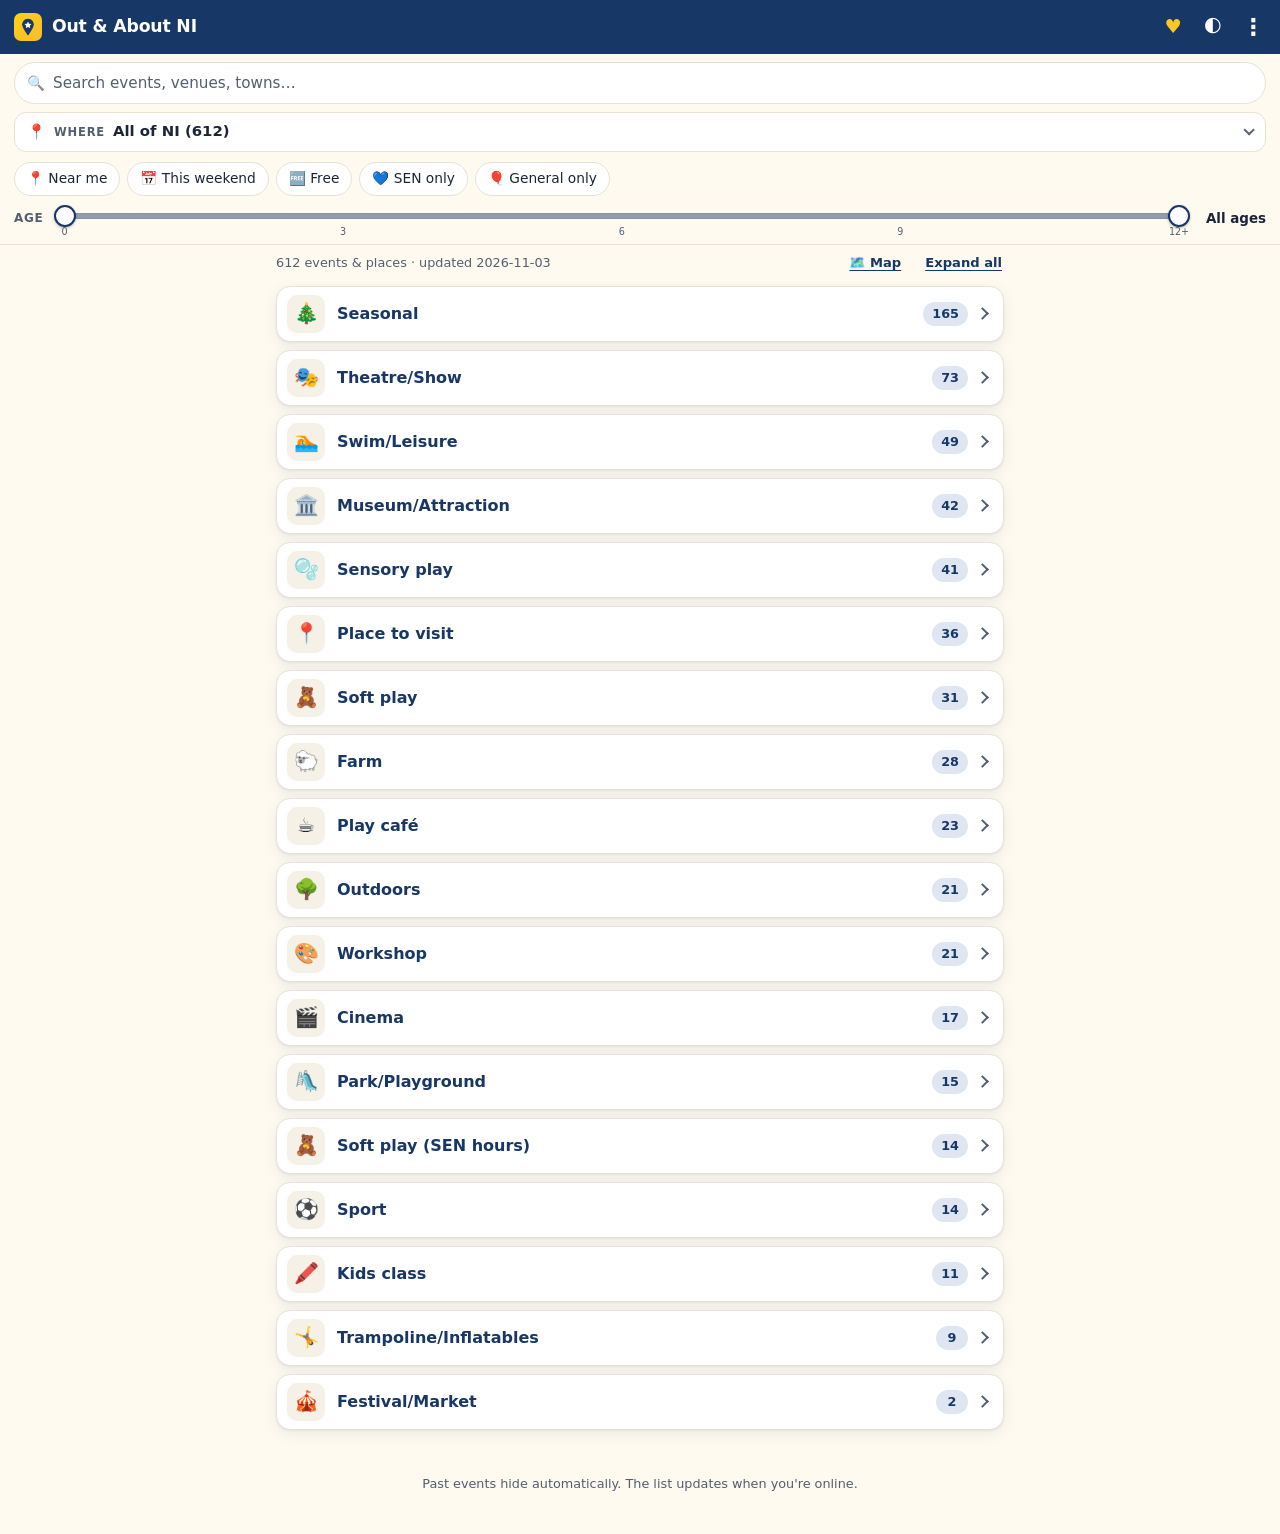
==== commit 2c5668d9: "v2.0.1: age-range slider (ageMin/ageMax, 79 events backfilled from stated ages); Christmas category " ====
--- a/www/index.html
+++ b/www/index.html
@@ -59,6 +59,17 @@
       <span class="radius-lbl">Within</span>
       <button class="rad" type="button" data-radius="5">5 mi</button><button class="rad" type="button" data-radius="10">10 mi</button><button class="rad" type="button" data-radius="25">25 mi</button><button class="rad" type="button" data-radius="50">50 mi</button><button class="rad" type="button" data-radius="0">Any</button>
     </div>
+    <div id="age-row" class="age-row" role="group" aria-label="Age range">
+      <span class="age-lbl" aria-hidden="true">Age</span>
+      <div class="age-slider">
+        <div class="age-track" aria-hidden="true"><div id="age-fill" class="age-fill"></div></div>
+        <input id="age-lo" class="age-input" type="range" min="0" max="12" step="1" value="0" aria-label="Youngest age">
+        <input id="age-hi" class="age-input" type="range" min="0" max="12" step="1" value="12" aria-label="Oldest age (12 means 12 and over)">
+        <div class="age-ticks" aria-hidden="true"><span>0</span><span>3</span><span>6</span><span>9</span><span>12+</span></div>
+      </div>
+      <span id="age-val" class="age-val" aria-live="polite">All ages</span>
+      <button id="age-reset" class="age-reset" type="button" aria-label="Show all ages" hidden>✕</button>
+    </div>
   </header>
 
   <div id="offline-banner" class="offline-banner" role="status" hidden></div>
--- a/www/styles.css
+++ b/www/styles.css
@@ -322,3 +322,40 @@
 .leaflet-container { font: inherit; }
 :root[data-theme="dark"] .leaflet-tile-pane { filter: invert(1) hue-rotate(180deg) brightness(.9) contrast(.9); }
 @media (prefers-color-scheme: dark) { :root:not([data-theme="light"]) .leaflet-tile-pane { filter: invert(1) hue-rotate(180deg) brightness(.9) contrast(.9); } }
+/* v1.9.3 booking + parking */
+.pill-book { background: #e3eaf6; color: #173766; font-weight: 700; }
+.pill-book-soon { background: #FDC722; color: #173766; }
+:root[data-theme="dark"] .pill-book { background: #213050; color: #dfe7f5; } :root[data-theme="dark"] .pill-book-soon { background: #FDC722; color: #173766; }
+@media (prefers-color-scheme: dark) { :root:not([data-theme="light"]) .pill-book { background: #213050; color: #dfe7f5; } :root:not([data-theme="light"]) .pill-book-soon { background: #FDC722; color: #173766; } }
+.meta.parking { font-size: .82rem; }
+
+/* v2.0.1 age range slider (dual handle: two range inputs over one track) */
+.age-row { display: flex; align-items: center; gap: 10px; padding: 0 14px 4px; }
+.age-lbl { flex: none; font-size: .75rem; font-weight: 700; color: var(--muted); text-transform: uppercase; letter-spacing: .06em; }
+.age-slider { position: relative; flex: 1; min-width: 0; height: 34px; }
+.age-track { position: absolute; left: 11px; right: 11px; top: 11px; height: 6px; border-radius: 3px; background: var(--surface-2); border: 1px solid var(--border); }
+.age-fill { position: absolute; top: -1px; bottom: -1px; left: 0; right: 0; border-radius: 3px; background: var(--primary); opacity: .45; }
+.age-row.active .age-fill { background: var(--accent); border: 1px solid var(--accent-border); opacity: 1; }
+.age-input { position: absolute; left: 0; right: 0; top: 0; width: 100%; height: 28px; margin: 0; background: transparent; pointer-events: none;
+  -webkit-appearance: none; appearance: none; outline: none; }
+.age-input::-webkit-slider-runnable-track { background: transparent; border: 0; height: 28px; }
+.age-input::-moz-range-track { background: transparent; border: 0; height: 28px; }
+.age-input::-webkit-slider-thumb { -webkit-appearance: none; appearance: none; pointer-events: auto; width: 22px; height: 22px; margin-top: 3px; border-radius: 50%;
+  background: var(--surface); border: 2px solid var(--primary); box-shadow: 0 1px 3px rgba(0,0,0,.25); cursor: pointer; }
+.age-input::-moz-range-thumb { pointer-events: auto; width: 18px; height: 18px; border-radius: 50%; background: var(--surface); border: 2px solid var(--primary); box-shadow: 0 1px 3px rgba(0,0,0,.25); cursor: pointer; }
+.age-row.active .age-input::-webkit-slider-thumb { border-color: var(--accent-border); background: var(--accent); }
+.age-row.active .age-input::-moz-range-thumb { border-color: var(--accent-border); background: var(--accent); }
+.age-input:focus-visible::-webkit-slider-thumb { outline: 3px solid var(--accent); outline-offset: 2px; }
+.age-ticks { position: absolute; left: 11px; right: 11px; bottom: -2px; height: 11px; font-size: .6rem; line-height: 1; color: var(--muted); }
+.age-ticks span { position: absolute; transform: translateX(-50%); }
+.age-ticks span:nth-child(1) { left: 0; } .age-ticks span:nth-child(2) { left: 25%; } .age-ticks span:nth-child(3) { left: 50%; }
+.age-ticks span:nth-child(4) { left: 75%; } .age-ticks span:nth-child(5) { left: 100%; }
+.age-val { flex: none; min-width: 66px; text-align: right; font-size: .84rem; font-weight: 700; color: var(--text); font-variant-numeric: tabular-nums; white-space: nowrap; }
+.age-row.active .age-val { color: var(--accent-ink); background: var(--accent); border-radius: 999px; padding: 3px 9px; min-width: 0; }
+.age-reset { flex: none; border: 0; background: var(--surface-2); color: var(--muted); width: 26px; height: 26px; border-radius: 50%; cursor: pointer; font-size: .75rem; margin-left: -4px; }
+.age-reset[hidden] { display: none; }
+.pill-age { background: var(--surface-2); color: var(--text); border: 1px solid var(--border); }
+@media (max-width: 340px) { .age-row { gap: 6px; } .age-val { min-width: 56px; font-size: .78rem; } .age-lbl { display: none; } }
+/* v2.0.1: section names wrap between words, not inside one (e.g. "Seasonal" on 320px phones) */
+.tsec-name { min-width: min-content; }
+@media (max-width: 340px) { .tsec-head { gap: 8px; } .tsec-new { font-size: .7rem; padding: 3px 6px; } }
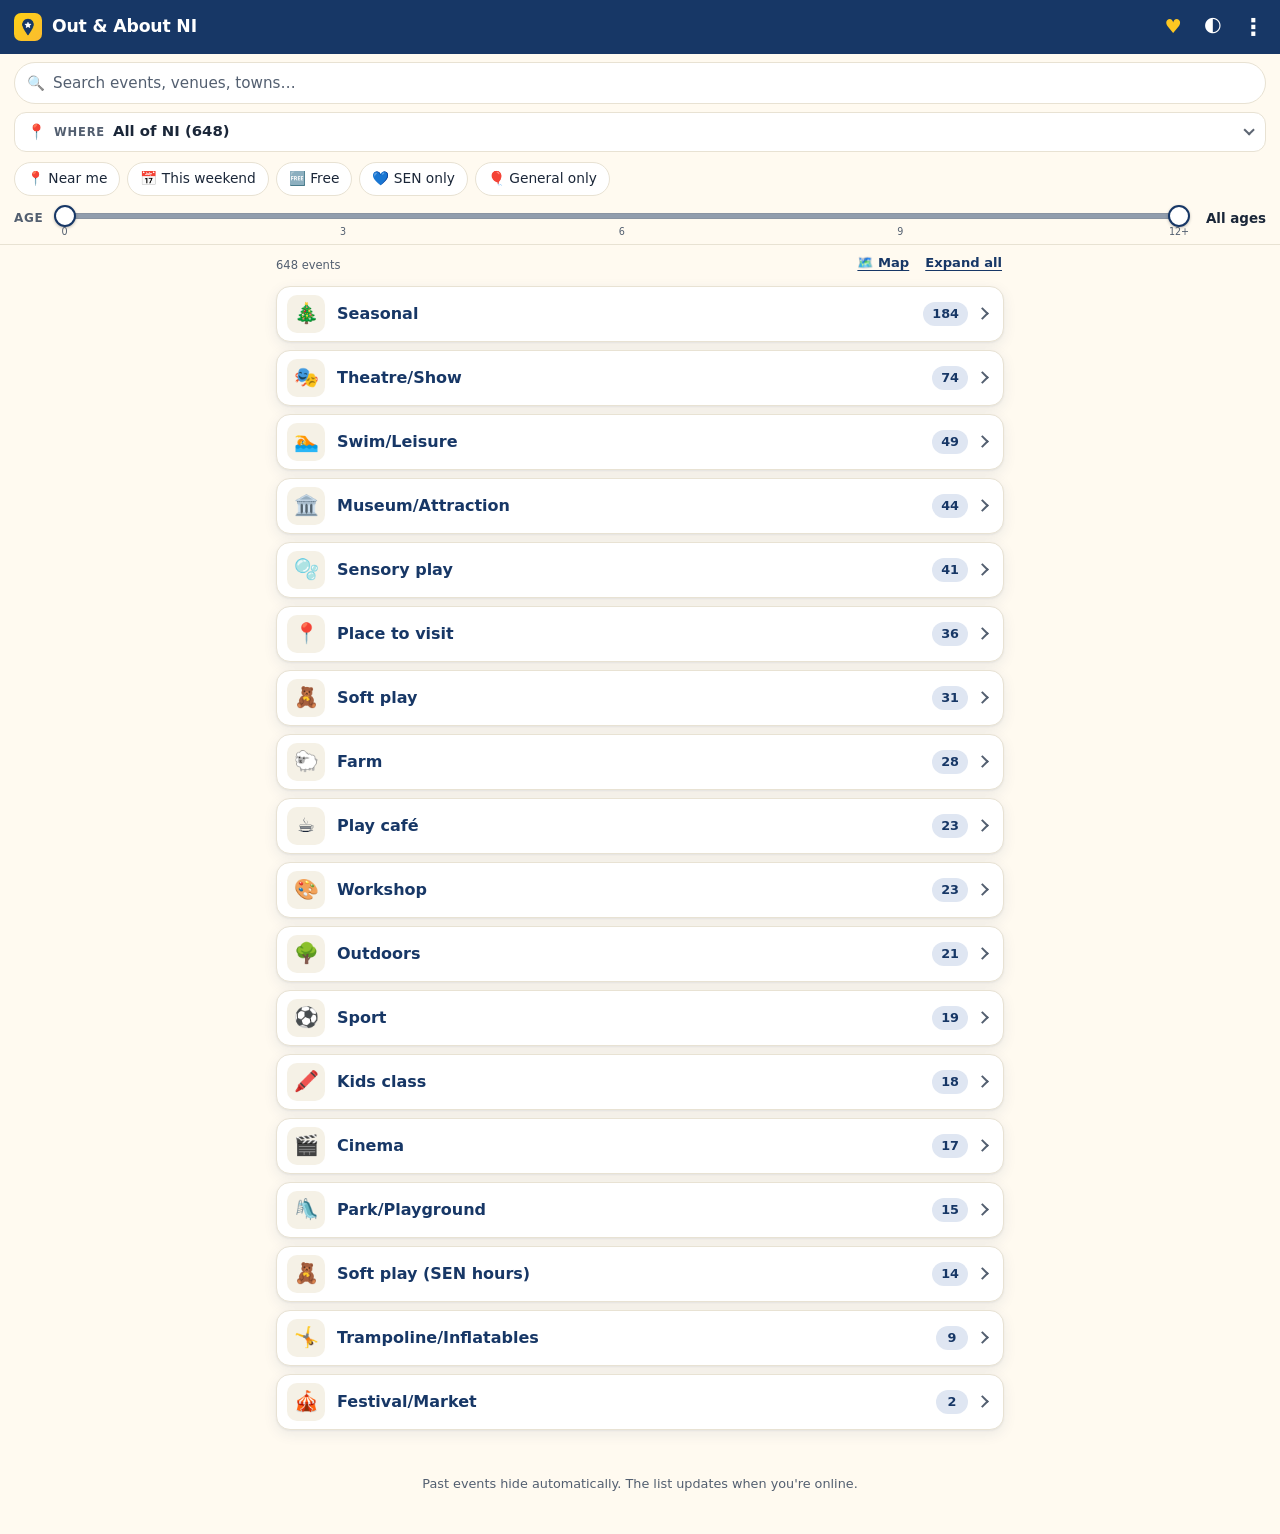
==== commit 8bd077a3: "Compact results row: '740/740' count in smaller font, 'Clear (n)', single line down to 320px; update" ====
--- a/www/index.html
+++ b/www/index.html
@@ -73,7 +73,7 @@
   </header>
 
   <div id="offline-banner" class="offline-banner" role="status" hidden></div>
-  <div class="status-row"><p id="status" class="status" role="status"></p><button id="clear-chip" class="expand-all clear-link" type="button" hidden>Clear filters</button><button id="view-toggle" class="expand-all view-toggle" type="button">🗺️ Map</button><button id="expand-all" class="expand-all" type="button" data-mode="expand" hidden>Expand all</button></div>
+  <div class="status-row"><p id="status" class="status" role="status"></p><button id="clear-chip" class="expand-all clear-link" type="button" hidden>Clear</button><button id="view-toggle" class="expand-all view-toggle" type="button">🗺️ Map</button><button id="expand-all" class="expand-all" type="button" data-mode="expand" hidden>Expand all</button></div>
   <main id="list" class="event-list" aria-live="polite">
     <div class="card skeleton"><div class="sk sk-t"></div><div class="sk"></div><div class="sk sk-s"></div></div>
     <div class="card skeleton"><div class="sk sk-t"></div><div class="sk"></div><div class="sk sk-s"></div></div>
--- a/www/styles.css
+++ b/www/styles.css
@@ -359,3 +359,14 @@
 /* v2.0.1: section names wrap between words, not inside one (e.g. "Seasonal" on 320px phones) */
 .tsec-name { min-width: min-content; }
 @media (max-width: 340px) { .tsec-head { gap: 8px; } .tsec-new { font-size: .7rem; padding: 3px 6px; } }
+
+/* Results row: one line down to 320px (compact "740/740" count, nowrap links) */
+.status-row { flex-wrap: nowrap; align-items: center; gap: 8px; }
+.status-row .status { flex: 1 1 auto; min-width: 0; font-size: .72rem; white-space: nowrap; overflow: hidden; text-overflow: ellipsis; font-variant-numeric: tabular-nums; }
+.status-row .expand-all { flex: none; white-space: nowrap; }
+.status-row .clear-link, .status-row .view-toggle { margin-right: 4px; }
+@media (max-width: 360px) {
+  .status-row { gap: 6px; padding-right: 12px; }
+  .status-row .status { margin-left: 12px; }
+  .status-row .expand-all { font-size: .78rem; }
+}
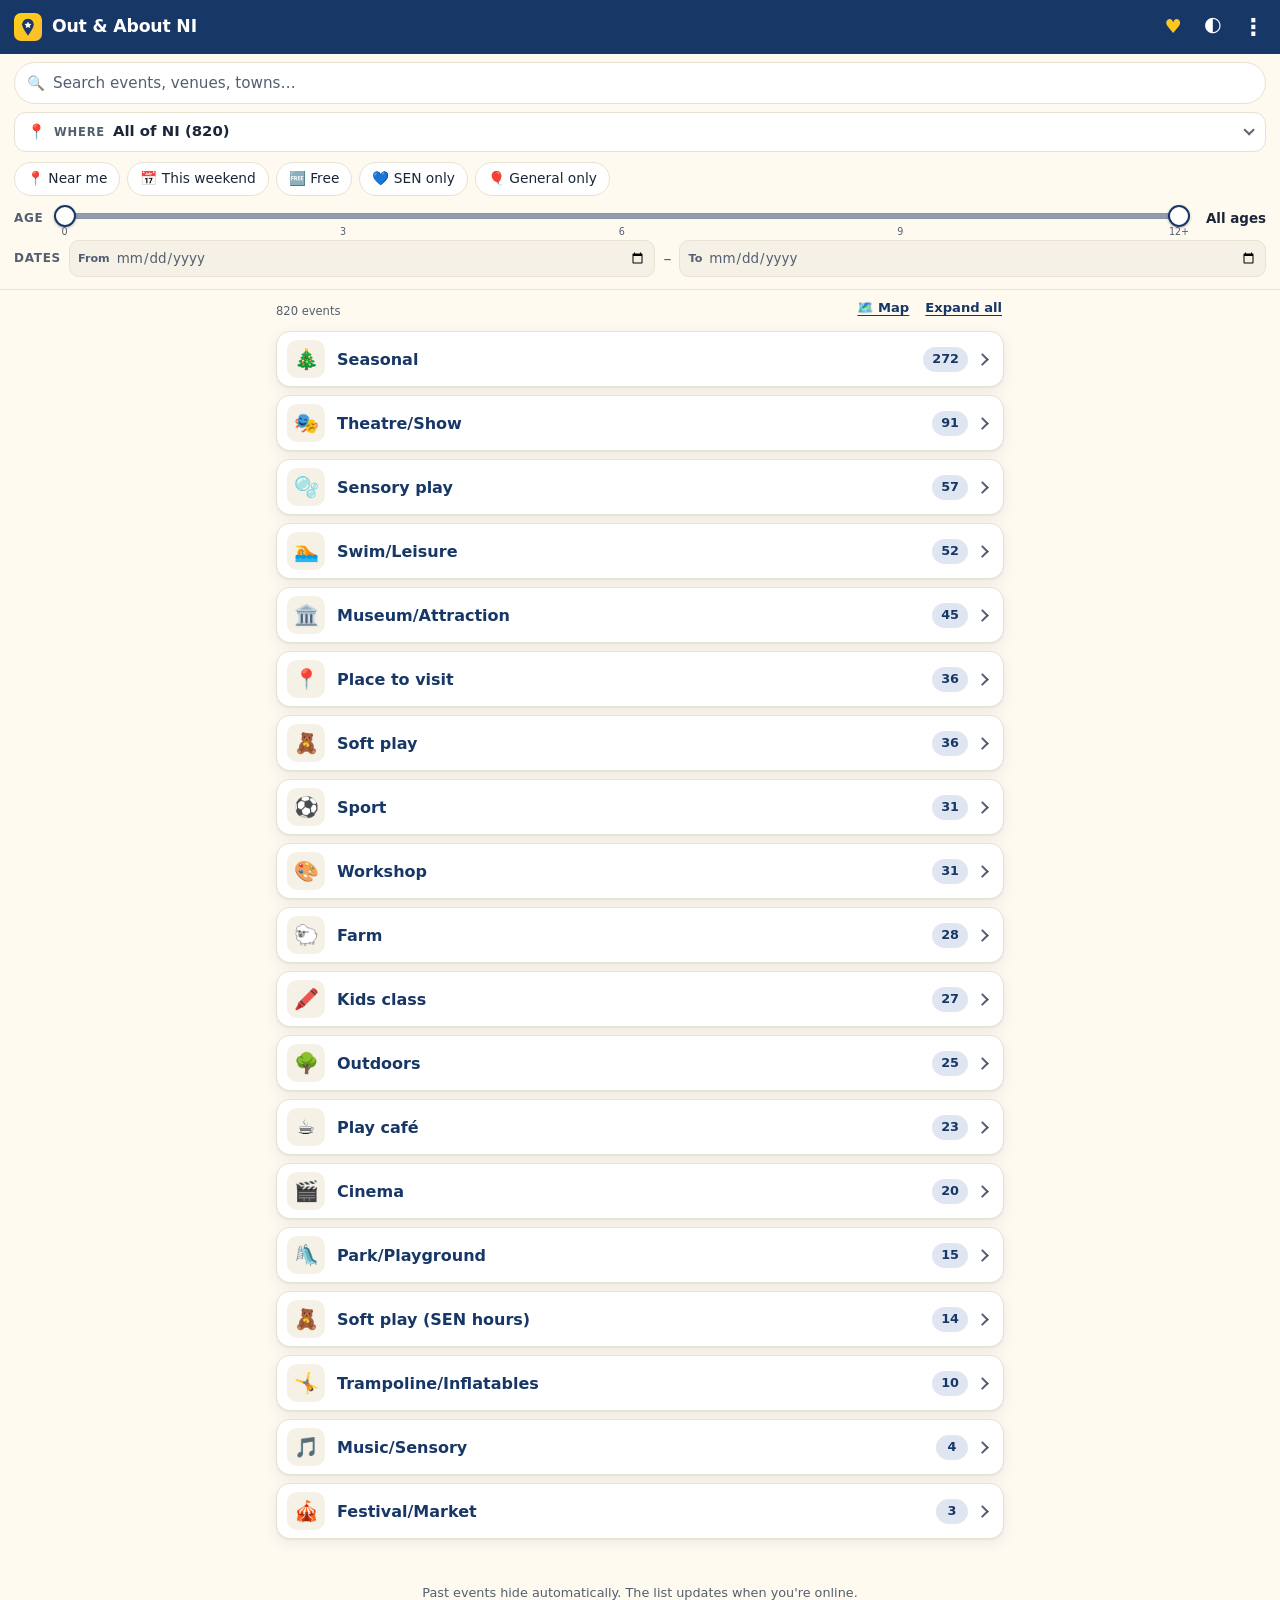
==== commit e1eca473: "v2.1.0: From/To date filter (overlap; undated/ongoing always shown; remembered), Parties section (🎂," ====
--- a/www/index.html
+++ b/www/index.html
@@ -70,6 +70,13 @@
       <span id="age-val" class="age-val" aria-live="polite">All ages</span>
       <button id="age-reset" class="age-reset" type="button" aria-label="Show all ages" hidden>✕</button>
     </div>
+    <div id="date-row" class="date-row" role="group" aria-label="Date range">
+      <span class="date-lbl" aria-hidden="true">Dates</span>
+      <label class="date-field"><span class="date-cap">From</span><input id="date-from" class="date-input" type="date" aria-label="From date"></label>
+      <span class="date-dash" aria-hidden="true">–</span>
+      <label class="date-field"><span class="date-cap">To</span><input id="date-to" class="date-input" type="date" aria-label="To date"></label>
+      <button id="date-reset" class="age-reset date-reset" type="button" aria-label="Clear dates" hidden>✕</button>
+    </div>
   </header>
 
   <div id="offline-banner" class="offline-banner" role="status" hidden></div>
--- a/www/styles.css
+++ b/www/styles.css
@@ -370,3 +370,19 @@
   .status-row .status { margin-left: 12px; }
   .status-row .expand-all { font-size: .78rem; }
 }
+
+/* v2.1.0 From / To date range */
+.date-row { display: flex; align-items: center; gap: 8px; padding: 0 14px 8px; }
+.date-lbl { flex: none; font-size: .75rem; font-weight: 700; color: var(--muted); text-transform: uppercase; letter-spacing: .06em; }
+.date-field { flex: 1 1 0; min-width: 0; display: flex; align-items: center; gap: 6px; background: var(--surface-2); border: 1px solid var(--border); border-radius: 10px; padding: 2px 8px; }
+.date-cap { flex: none; font-size: .7rem; font-weight: 700; color: var(--muted); }
+.date-input { flex: 1; min-width: 0; width: 100%; border: 0; background: transparent; color: var(--text); font: inherit; font-size: .84rem; padding: 5px 0; color-scheme: light dark; }
+.date-input:not(.set) { color: var(--muted); }
+.date-field:focus-within { border-color: var(--primary); box-shadow: 0 0 0 3px var(--accent-soft); }
+.date-row.active .date-field:has(.set) { background: var(--accent); border-color: var(--accent-border); }
+.date-row.active .date-field:has(.set) .date-input, .date-row.active .date-field:has(.set) .date-cap { color: var(--accent-ink); }
+.date-dash { flex: none; color: var(--muted); }
+@media (max-width: 430px) { .date-lbl { display: none; } .date-row { gap: 6px; } .date-field { padding: 2px 6px; gap: 4px; } }
+@media (max-width: 350px) { .date-cap { display: none; } .date-input { font-size: .8rem; } }
+.party-meta { font-size: .82rem; }
+.info-row .v a { color: var(--primary); font-weight: 600; }
